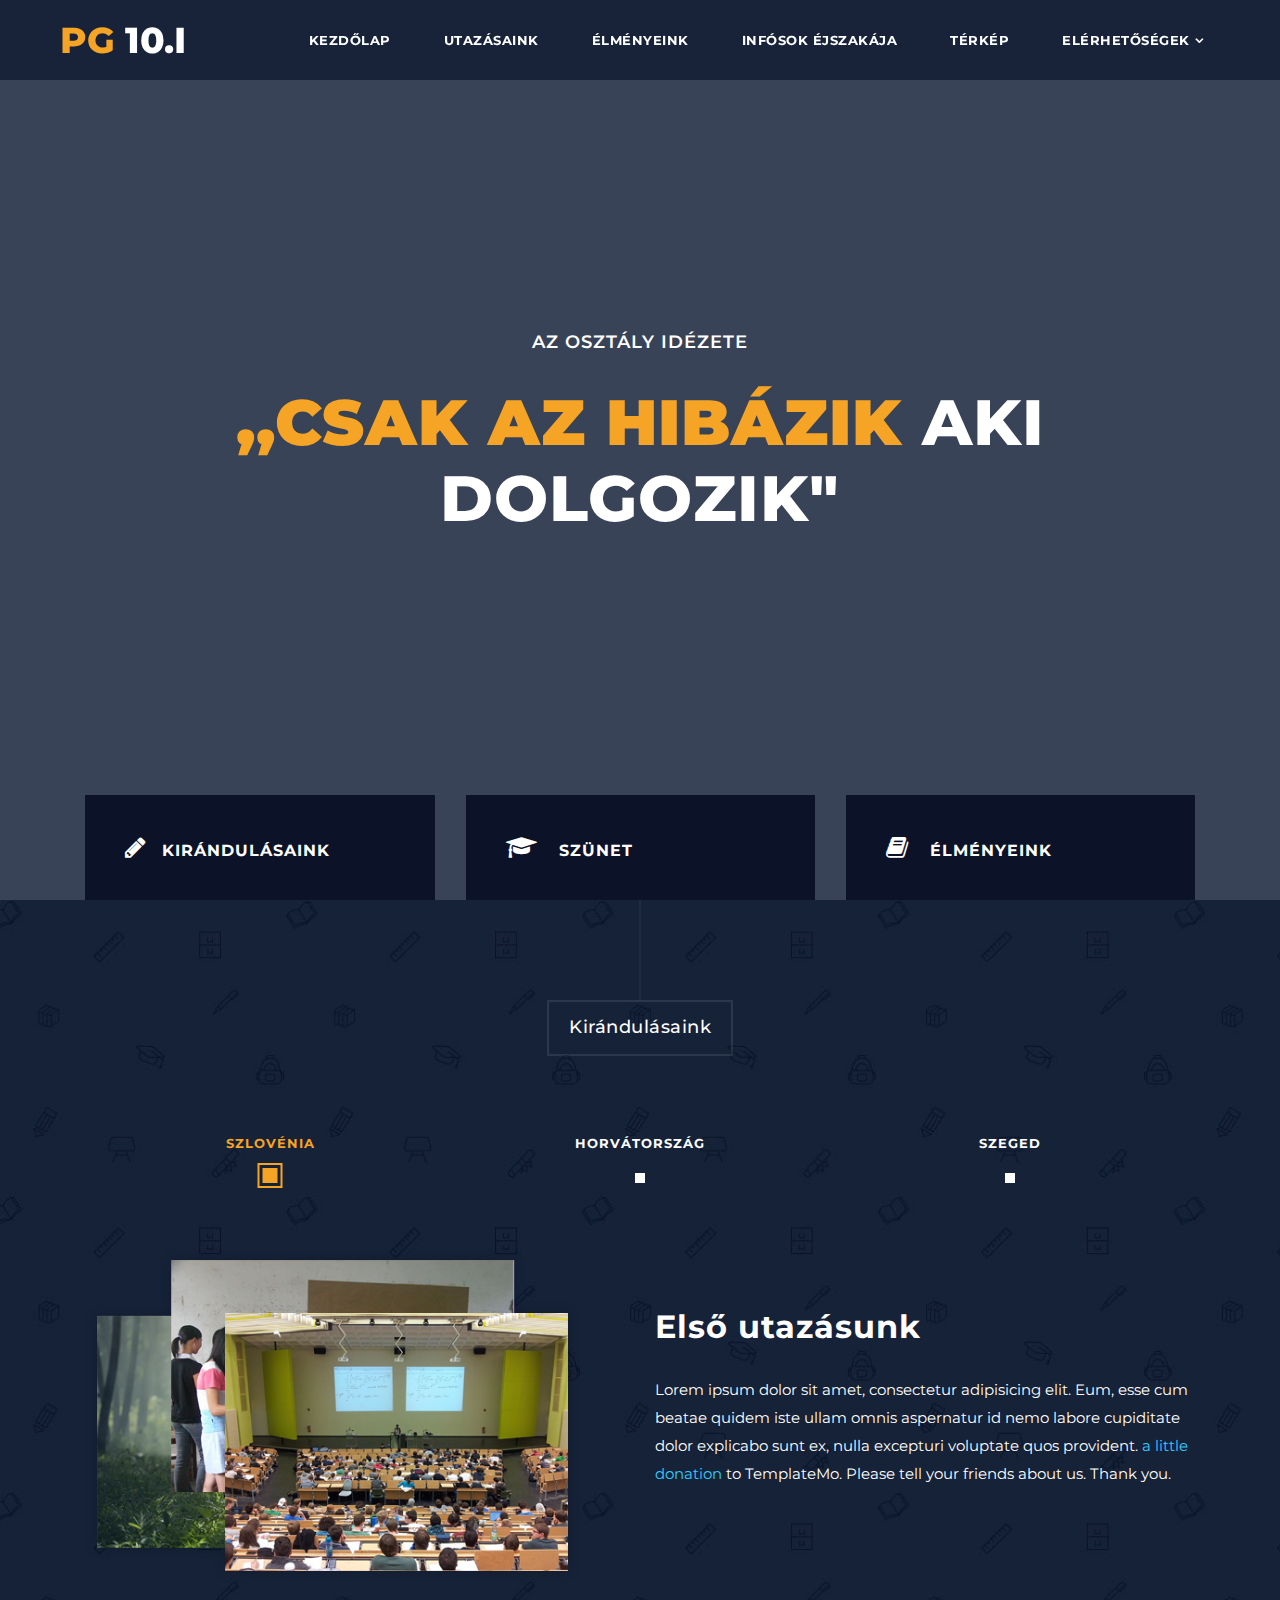
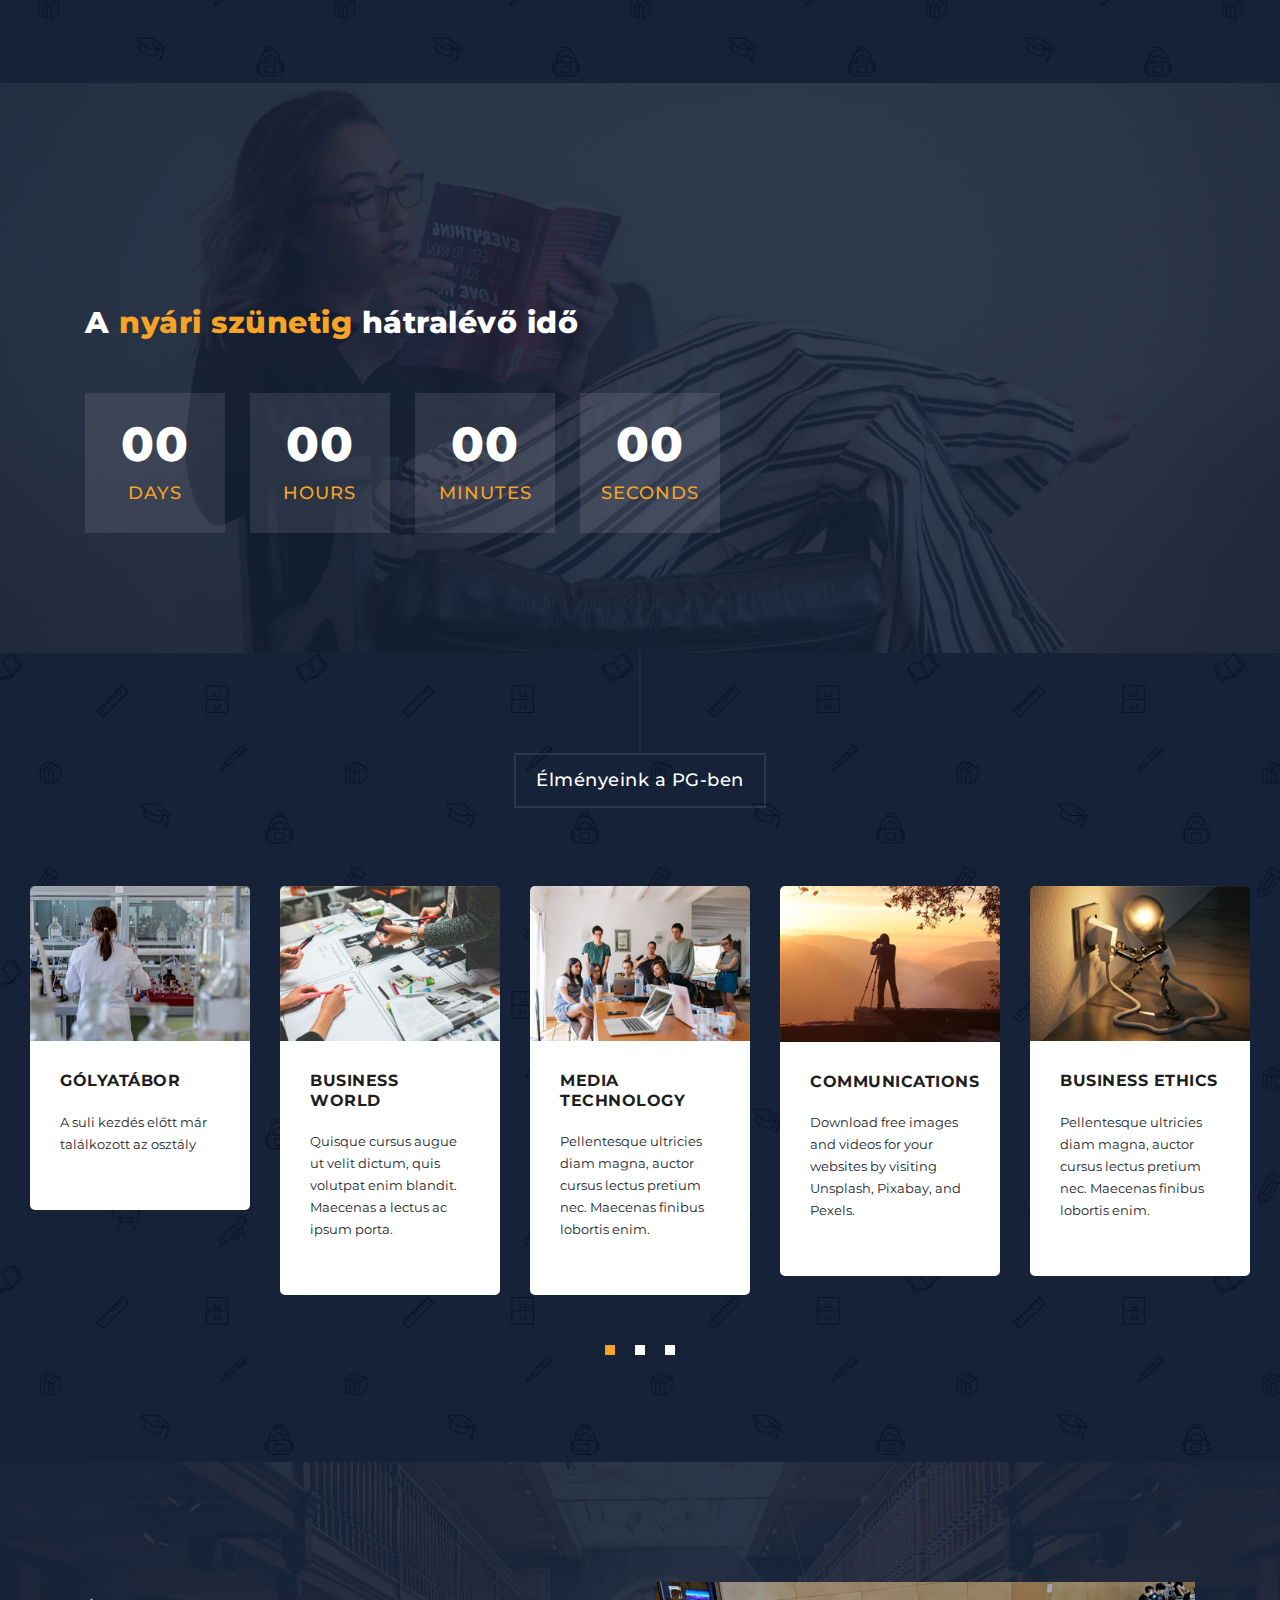
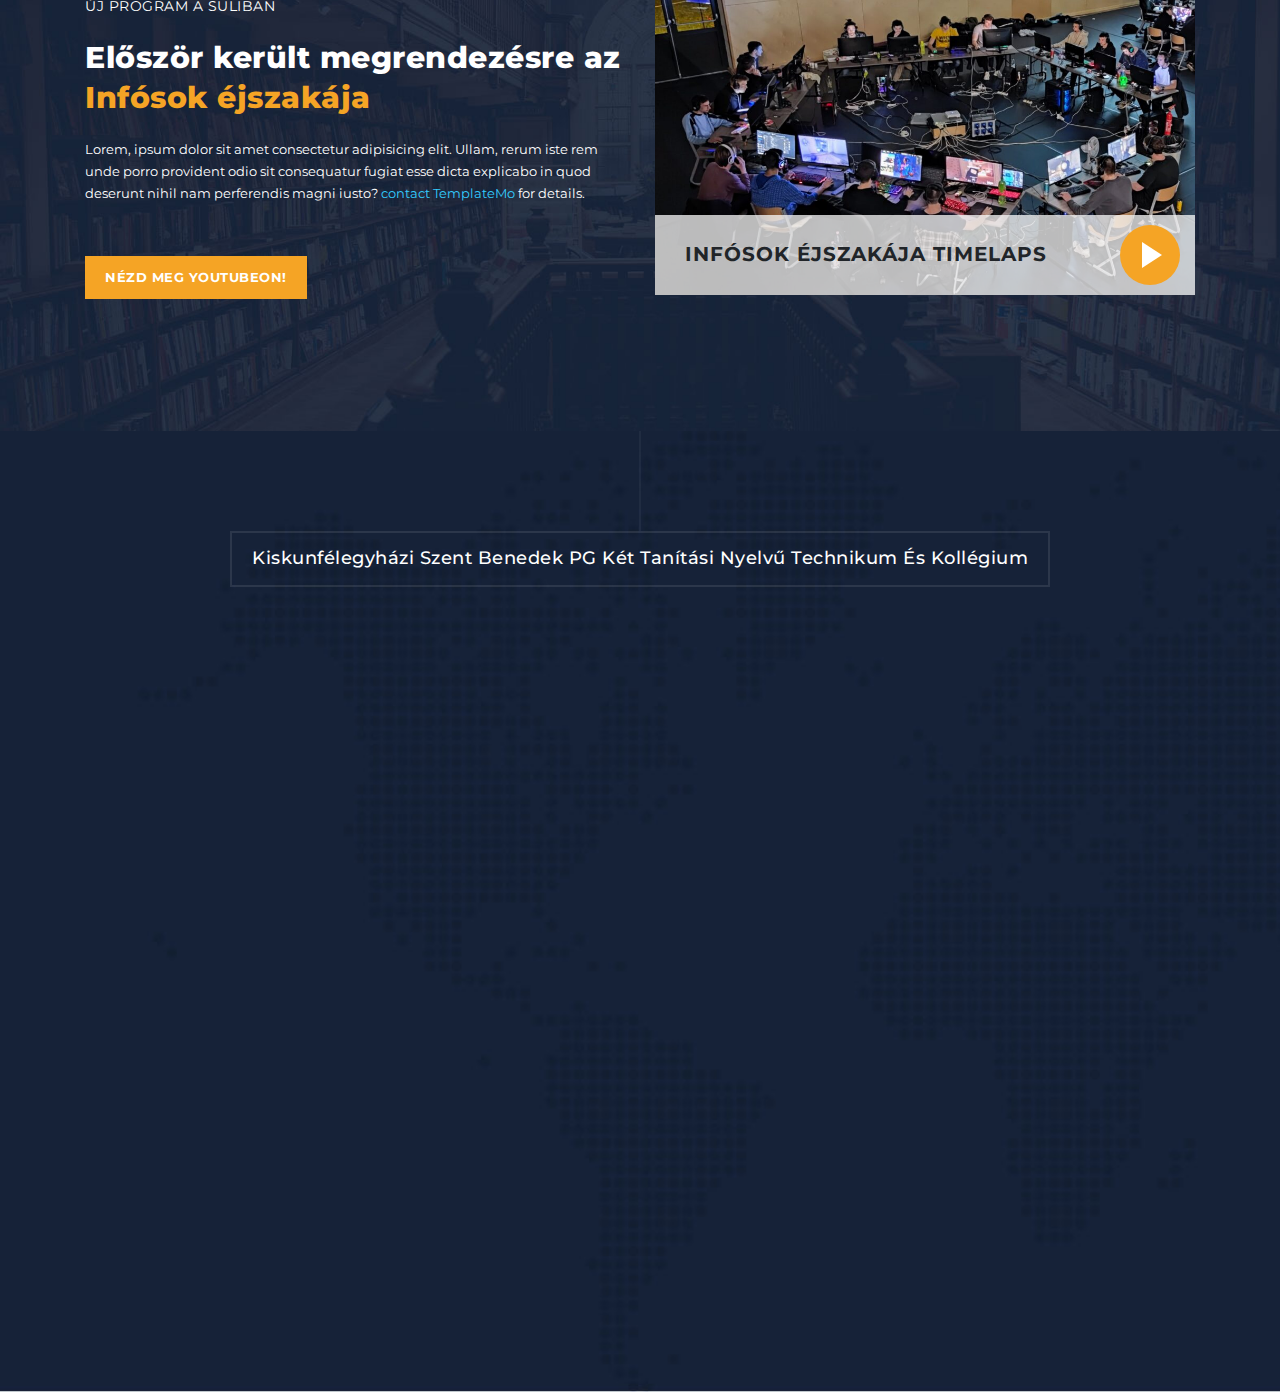
==== PSGOgli7 Projekt munka/index.html @ 0d7a1891 "3. óra" ====
<!DOCTYPE html>
<html lang="hu">

  <head>

    <meta charset="utf-8">
    <meta name="viewport" content="width=device-width, initial-scale=1, shrink-to-fit=no">
    <meta name="description" content="">
    <meta name="author" content="">
    <link href="https://fonts.googleapis.com/css?family=Montserrat:100,200,300,400,500,600,700,800,900" rel="stylesheet">

    <title>PG 10.I</title>
    <link href="vendor/bootstrap/css/bootstrap.min.css" rel="stylesheet">


    <link rel="stylesheet" href="assets/css/fontawesome.css">
    <link rel="stylesheet" href="assets/css/templatemo-grad-school.css">
    <link rel="stylesheet" href="assets/css/owl.css">
    <link rel="stylesheet" href="assets/css/lightbox.css">

  </head>

<body>

   
  <header class="main-header clearfix" role="header">
    <div class="logo">
      <a href="#"><em> PG </em> 10.I </a>
    </div>
    <a href="#menu" class="menu-link"><i class="fa fa-bars"></i></a>
    <nav id="menu" class="main-nav" role="navigation">
      <ul class="main-menu">
        <li><a href="#section1"> Kezdőlap </a></li>
        <li><a href="#section2">Utazásaink</a></li>
        <li><a href="#section4">Élményeink</a></li>
        <li><a href="#section5">Infósok éjszakája</a></li>
        <li><a href="#section6">Térkép</a></li>
         

        <li class="has-submenu"><a href="#section2">Elérhetőségek</a>
          <ul class="sub-menu">
            <li><a href="https://www.facebook.com/people/Kiskunf%C3%A9legyh%C3%A1zi-Szent-Benedek-PG-K%C3%A9t-Tan%C3%ADt%C3%A1si-Nyelv%C5%B1-Technikum-%C3%A9s-Koll/100032786691974/" target="_blank" rel="sponsored" class="external">Facebook</a></li>
            <li><a href="https://www.instagram.com/pg_kiskunfelegyhaza/" target="_blank" rel="sponsored" class="external">Instagram</a></li>
            <li><a href="https://www.youtube.com/channel/UCsHOTZXcaLiIPJ_sXhJW0zA" target="_blank" rel="sponsored" class="external">YouTube</a></li>
            <li><a href="https://szbi-pg.hu/index.php/hu/" target="_blank" rel="sponsored" class="external">A suli oldala</a></li>
          </ul>
        </li>
      </ul>
    </nav>
  </header>

  <section class="section main-banner" id="top" data-section="section1">
      <video autoplay muted loop id="bg-video">
          <source src="assets/images/course-video.mp4" type="video/mp4" />
      </video>

      <div class="video-overlay header-text">
          <div class="caption">
              <h6>Az osztály idézete</h6>
              <h2><em>,,Csak az hibázik </em>Aki dolgozik"</h2>
          </div>
      </div>
  </section>


  <section class="features">
    <div class="container">
      <div class="row">
        <div class="col-lg-4 col-12">
          <div class="features-post">
            <div class="features-content">
              <div class="content-show">
                <h4><i class="fa fa-pencil"></i>Kirándulásaink</h4>
              </div>
              <div class="content-hide">
                <p>Ezeken a helyeken járt az osztály eddig</p>
                <div class="scroll-to-section"><a href="#section2">Több</a></div>
            </div>
            </div>
          </div>
        </div>
        <div class="col-lg-4 col-12">
          <div class="features-post second-features">
            <div class="features-content">
              <div class="content-show">
                <h4><i class="fa fa-graduation-cap"></i> Szünet </h4>
              </div>
              <div class="content-hide">
                <p> Visszaszámláló a szünetig </p>
                <p class="hidden-sm">Curabitur id eros vehicula, tincidunt libero eu, lobortis mi. In mollis eros a posuere imperdiet.</p>
                <div class="scroll-to-section"><a href="#section3"> Részletek </a></div>
            </div>
            </div>
          </div>
        </div>
        <div class="col-lg-4 col-12">
          <div class="features-post third-features">
            <div class="features-content">
              <div class="content-show">
                <h4><i class="fa fa-book"></i> Élményeink </h4>
              </div>
              <div class="content-hide">
                <p> Eddig szerzett élményeink a suliban </p>
                <p class="hidden-sm">Curabitur id eros vehicula, tincidunt libero eu, lobortis mi. In mollis eros a posuere imperdiet.</p>
                <div class="scroll-to-section"><a href="#section4"> Mutasd </a></div>
            </div>
            </div>
          </div>
        </div>
      </div>
    </div>
  </section>

  <section class="section why-us" data-section="section2">
    <div class="container">
      <div class="row">
        <div class="col-md-12">
          <div class="section-heading">
            <h2>Kirándulásaink</h2>
          </div>
        </div>
        <div class="col-md-12">
          <div id='tabs'>
            <ul>
              <li><a href='#tabs-1'>Szlovénia</a></li>
              <li><a href='#tabs-2'>Horvátország</a></li>
              <li><a href='#tabs-3'>Szeged</a></li>
            </ul>
            <section class='tabs-content'>
              <article id='tabs-1'>
                <div class="row">
                  <div class="col-md-6">
                    <img src="assets/images/choose-us-image-01.png" alt="">
                  </div>
                  <div class="col-md-6">
                    <h4> Első utazásunk </h4>
                    <p> Lorem ipsum dolor sit amet, consectetur adipisicing elit. Eum, esse cum beatae quidem iste ullam omnis aspernatur id nemo labore cupiditate dolor explicabo sunt ex, nulla excepturi voluptate quos provident. <a href="https://paypal.me/templatemo" target="_parent" rel="sponsored">a little donation</a> to TemplateMo. Please tell your friends about us. Thank you.</p>
                  </div>
                </div>
              </article>
              <article id='tabs-2'>
                <div class="row">
                  <div class="col-md-6">
                    <img src="assets/images/choose-us-image-02.png" alt="">
                  </div>
                  <div class="col-md-6">
                    <h4> Második állomásunk </h4>
                    <p> Lorem ipsum dolor sit, amet consectetur adipisicing elit. Enim officiis natus quo eum vero impedit ut dolores tenetur! Non, delectus autem nulla reprehenderit aspernatur reiciendis amet distinctio id et voluptas! </p>
                  </div>
                </div>
              </article>
              <article id='tabs-3'>
                <div class="row">
                  <div class="col-md-6">
                    <img src="assets/images/choose-us-image-03.png" alt="">
                  </div>
                  <div class="col-md-6">
                    <h4> Első osztálykirándulásunk </h4>
                    <p> Lorem ipsum dolor sit amet, consectetur adipisicing elit. Commodi ducimus, vel nemo sit veritatis illo animi ex culpa magni obcaecati soluta iure nobis, perferendis nulla fugit temporibus velit? Vero, numquam? <a rel="nofollow" href="https://templatemo.com/contact" target="_parent">contact TemplateMo</a> now.</p>
                  </div>
                </div>
              </article>
            </section>
          </div>
        </div>
      </div>
    </div>
  </section>

  <section class="section coming-soon" data-section="section3">
    <div class="container">
      <div class="row">
        <div class="col-md-7 col-xs-12">
          <div class="continer centerIt">
            <div>
              <h4> A <em> nyári szünetig </em> hátralévő idő </h4>
              <div class="counter">

                <div class="days">
                  <div class="value">00</div>
                  <span>Days</span>
                </div>

                <div class="hours">
                  <div class="value">00</div>
                  <span>Hours</span>
                </div>

                <div class="minutes">
                  <div class="value">00</div>
                  <span>Minutes</span>
                </div>

                <div class="seconds">
                  <div class="value">00</div>
                  <span>Seconds</span>
                </div>

              </div>
            </div>
          </div>
        </div>                
        </div>
      </div>
    </div>
  </section>

  <section class="section courses" data-section="section4">
    <div class="container-fluid">
      <div class="row">
        <div class="col-md-12">
          <div class="section-heading">
            <h2> Élményeink a PG-ben </h2>
          </div>
        </div>
        <div class="owl-carousel owl-theme">
          <div class="item">
            <img src="assets/images/courses-01.jpg" alt="Course #1">
            <div class="down-content">
              <h4> Gólyatábor </h4>
              <p> A suli kezdés előtt már találkozott az osztály </p>
            </div>
          </div>
          <div class="item">
            <img src="assets/images/courses-02.jpg" alt="Course #2">
            <div class="down-content">
              <h4>Business World</h4>
              <p>Quisque cursus augue ut velit dictum, quis volutpat enim blandit. Maecenas a lectus ac ipsum porta.</p>
            </div>
          </div>
          <div class="item">
            <img src="assets/images/courses-03.jpg" alt="Course #3">
            <div class="down-content">
              <h4>Media Technology</h4>
              <p>Pellentesque ultricies diam magna, auctor cursus lectus pretium nec. Maecenas finibus lobortis enim.</p>
            </div>
          </div>
          <div class="item">
            <img src="assets/images/courses-04.jpg" alt="Course #4">
            <div class="down-content">
              <h4>Communications</h4>
              <p>Download free images and videos for your websites by visiting Unsplash, Pixabay, and Pexels.</p>
            </div>
          </div>
          <div class="item">
            <img src="assets/images/courses-05.jpg" alt="">
            <div class="down-content">
              <h4>Business Ethics</h4>
              <p>Pellentesque ultricies diam magna, auctor cursus lectus pretium nec. Maecenas finibus lobortis enim.</p>
            </div>
          </div>
          <div class="item">
            <img src="assets/images/courses-01.jpg" alt="">
            <div class="down-content">
              <h4>Photography</h4>
              <p>Quisque cursus augue ut velit dictum, quis volutpat enim blandit. Maecenas a lectus ac ipsum porta.</p>
            </div>
          </div>
          <div class="item">
            <img src="assets/images/courses-02.jpg" alt="">
            <div class="down-content">
              <h4>Web Development</h4>
              <p>Pellentesque ultricies diam magna, auctor cursus lectus pretium nec. Maecenas finibus lobortis enim.</p>
            </div>
          </div>
          <div class="item">
            <img src="assets/images/courses-03.jpg" alt="">
            <div class="down-content">
              <h4>Learn HTML CSS</h4>
              <p>You can get free images and videos for your websites by visiting Unsplash, Pixabay, and Pexels.</p>
            </div>
          </div>
          <div class="item">
            <img src="assets/images/courses-04.jpg" alt="">
            <div class="down-content">
              <h4>Social Media</h4>
              <p>Pellentesque ultricies diam magna, auctor cursus lectus pretium nec. Maecenas finibus lobortis enim.</p>
            </div>
          </div>
          <div class="item">
            <img src="assets/images/courses-05.jpg" alt="">
            <div class="down-content">
              <h4>Digital Arts</h4>
              <p>Quisque cursus augue ut velit dictum, quis volutpat enim blandit. Maecenas a lectus ac ipsum porta.</p>
            </div>
          </div>
          <div class="item">
            <img src="assets/images/courses-01.jpg" alt="">
            <div class="down-content">
              <h4>Media Streaming</h4>
              <p>Pellentesque ultricies diam magna, auctor cursus lectus pretium nec. Maecenas finibus lobortis enim.</p>
            </div>
          </div>
        </div>
      </div>
    </div>
  </section>
  

  <section class="section video" data-section="section5">
    <div class="container">
      <div class="row">
        <div class="col-md-6 align-self-center">
          <div class="left-content">
            <span>Új program a suliban</span>
            <h4> Először került megrendezésre az <em> Infósok éjszakája </em></h4>
            <p> Lorem, ipsum dolor sit amet consectetur adipisicing elit. Ullam, rerum iste rem unde porro provident odio sit consequatur fugiat esse dicta explicabo in quod deserunt nihil nam perferendis magni iusto? <a rel="nofollow" href="https://templatemo.com/contact" target="_parent">contact TemplateMo</a> for details.
            <br><br>
            <div class="main-button"><a rel="nofollow" href="https://www.youtube.com/watch?v=FFIyP0TOz_U" target="_parent">Nézd meg YouTubeon!</a></div>
          </div>
        </div>
        <div class="col-md-6">
          <article class="video-item">
            <div class="video-caption">
              <h4>Infósok éjszakája timelaps</h4>
            </div>
            <figure>
              <a href="https://www.youtube.com/watch?v=FFIyP0TOz_U" class="play"><img src="Infósok éjszakája indexkép.jpg"></a>
            </figure>
          </article>
        </div>
      </div>
    </div>
  </section>

  <section class="section contact" data-section="section6">
    <div class="container">
      <div class="row">
        <div class="col-md-12">
          <div class="section-heading">
            <h2> Kiskunfélegyházi Szent Benedek PG Két Tanítási Nyelvű Technikum És Kollégium </h2>
          </div>
        </div>
        <div class="col-md-12">
          <div id="map">
            <iframe src="https://www.google.com/maps/embed?pb=!1m18!1m12!1m3!1d2735.849678820362!2d19.837159515797957!3d46.708700257561716!2m3!1f0!2f0!3f0!3m2!1i1024!2i768!4f13.1!3m3!1m2!1s0x4743ebbc735ee1d5%3A0xd9ad7774323565eb!2zS2lza3VuZsOpbGVneWjDoXppIFN6ZW50IEJlbmVkZWsgUEcgS8OpdCBUYW7DrXTDoXNpIE55ZWx2xbEgVGVjaG5pa3VtIMOpcyBLb2xsw6lnaXVt!5e0!3m2!1shu!2shu!4v1669796172764!5m2!1shu!2shu" width="100%" height="600px" frameborder="0" style="border:0" allowfullscreen></iframe>
          </div>
        </div>
      </div>
    </div>
  </section>

  <footer>
    <div class="container">
      <div class="row">
        <div class="col-md-12"> 
        </div>
      </div>
    </div>
  </footer>

    <script src="vendor/jquery/jquery.min.js"></script>
    <script src="vendor/bootstrap/js/bootstrap.bundle.min.js"></script>

    <script src="assets/js/isotope.min.js"></script>
    <script src="assets/js/owl-carousel.js"></script>
    <script src="assets/js/lightbox.js"></script>
    <script src="assets/js/tabs.js"></script>
    <script src="assets/js/video.js"></script>
    <script src="assets/js/slick-slider.js"></script>
    <script src="assets/js/custom.js"></script>
    <script>

        $('.nav li:first').addClass('active');

        var showSection = function showSection(section, isAnimate) {
          var
          direction = section.replace(/#/, ''),
          reqSection = $('.section').filter('[data-section="' + direction + '"]'),
          reqSectionPos = reqSection.offset().top - 0;

          if (isAnimate) {
            $('body, html').animate({
              scrollTop: reqSectionPos },
            800);
          } else {
            $('body, html').scrollTop(reqSectionPos);
          }

        };

        var checkSection = function checkSection() {
          $('.section').each(function () {
            var
            $this = $(this),
            topEdge = $this.offset().top - 80,
            bottomEdge = topEdge + $this.height(),
            wScroll = $(window).scrollTop();
            if (topEdge < wScroll && bottomEdge > wScroll) {
              var
              currentId = $this.data('section'),
              reqLink = $('a').filter('[href*=\\#' + currentId + ']');
              reqLink.closest('li').addClass('active').
              siblings().removeClass('active');
            }
          });
        };

        $('.main-menu, .scroll-to-section').on('click', 'a', function (e) {
          if($(e.target).hasClass('external')) {
            return;
          }
          e.preventDefault();
          $('#menu').removeClass('active');
          showSection($(this).attr('href'), true);
        });

        $(window).scroll(function () {
          checkSection();
        });
    </script>
</body>
</html>
---- PSGOgli7 Projekt munka/assets/css/templatemo-grad-school.css ----
@import url(fontawesome.css);
@import url("<link href="https://fonts.googleapis.com/css?family=Montserrat:100,200,300,400,500,600,700,800,900" rel="stylesheet">");
body {
    font-family: 'Montserrat', sans-serif;
}

a {
	color: #3CF;
    text-decoration: none;
}

a:hover {
	color: #FC3;
    text-decoration: none;
}

ul {
    padding: 0px;
    margin: 0px;
    list-style: none;
}

p {
    font-size: 13px;
    line-height: 22px;
}


.section-heading {
    text-align: center;
    margin-bottom: 70px;
}

.section-heading h2:before {
    width: 1px;
    height: 100px;
    background-color: rgba(250,250,250,0.1);
    position: absolute;
    top: -102px;
    content: '';
    left: 50%;
    transform: translate(-50%);
}

.section-heading h2 {
    margin-top: 100px;
    position: relative;
    font-size: 18px;
    font-weight: 500;
    color: #fff;
    letter-spacing: 0.5px;
    display: inline-block;
    padding: 15px 20px;
    border: 2px solid rgba(250,250,250,0.1);
}



.main-button a {
    background-color: #f5a425;
    color: #fff;
    font-size: 13px;
    text-transform: uppercase;
    letter-spacing: 0.5px;
    font-weight: 700;
    padding: 12px 20px;
    display: inline-block;
    outline: none;
}

a.menu-link { display: none; }

@media screen and (max-width: 950px) {
  a.menu-link {
    float: right;
    display: block;
    font-size: 36px;
    color: #fff;
    padding-right: 30px;
    padding-top: 15px;
  }
  nav[role="navigation"] {
    clear: both;
    -webkit-transition: all 0.3s ease-out;
    -moz-transition: all 0.3s ease-out;
    -ms-transition: all 0.3s ease-out;
    -o-transition: all 0.3s ease-out;
    transition: all 0.3s ease-out;
  }
  .js nav[role="navigation"] {
    overflow: hidden;
    max-height: 0;
  }
  nav[role="navigation"].active {
    max-height: 20em;
    height: 20em;
    overflow-y: scroll;
  }
  nav[role="navigation"] ul {
    top: 0;
    width: 100%;
    position: relative;
    margin: 0;
    padding: 0;
    border-top: 1px solid rgba(250,250,250,0.25);
    background-color: rgba(22,34,57,0.99);
  }
  nav[role="navigation"] li a {
    display: block;
    padding: 15px 0px;
    border-bottom: 1px solid rgba(250,250,250,0.25);
    text-align: center;
    color: #fff;
    font-size: 13px;
    text-transform: uppercase;
    font-weight: 700;
    line-height: 1.5;
  }
  nav[role="navigation"] li:hover a,
  nav[role="navigation"] li.active a {
      color: #f5a425;
  }
  
  @media screen and (min-width: 951px) {
    .js nav[role="navigation"] {
      max-height: none;
    }

    nav[role="navigation"] li {
      display: inline-block;
      margin: 0 0.25em;
    }
    nav[role="navigation"] li a {
      border: 0;
    }
  }
}



@media screen and (max-width: 1050px) {
  .main-header .logo {
      padding-left: 30px!important;
  }

  .main-menu {
      padding-right: 30px!important;
  }

  .main-menu li {
      margin-left: 5px!important;
  }
}

.main-header {
    background-color: rgba(22,34,57,0.95);
    height: 80px;
    position: fixed;
    z-index: 12;
    width: 100%;
    top: 0;
}

.main-header .logo {
    float: left;
    line-height: 80px;
    padding-left: 60px;
}

.main-header .logo a {
    font-size: 36px;
    text-transform: uppercase;
    font-weight: 800;
    color: #fff;
}
.main-header .logo a em {
    font-style: normal;
    color: #f5a425;
}

.main-menu {
    float: right;
    padding-right: 60px;
}

.main-menu li {
    display: inline-block;
    line-height: 79px;
    margin-left: 15px;
    position: relative;
}

.main-menu li:first-child {
    margin-left: 0px;
}

.main-menu li a {
    padding: 10px 15px;
    font-size: 13px;
    text-transform: uppercase;
    letter-spacing: 0.5px;
    font-weight: 700;
    color: #fff;
    border: 2px solid transparent;
    transition: all 0.5s;
}

.main-menu li.has-submenu a:after {
    content: '\f107';
    font-family: "FontAwesome";
    margin-left: 5px;
}

.main-menu li.has-submenu ul li a:after {
    display: none;
}

.main-menu li .sub-menu {
    position: absolute;
    width: 160px;
    background-color: #18233a;
    opacity: 0;
    visibility: hidden;
    transition: all 0.5s;
}

.main-menu li:hover .sub-menu {
    opacity: 1;
    visibility: visible;
}

.main-menu li .sub-menu li {
    display: block;
    line-height: 20px;
    margin-left: 0px;
    margin-bottom: 15px;
    padding-bottom: 15px;
    border-bottom: 1px solid #121b2f;
}

.main-menu li .sub-menu li:first-child {
    padding-top: 15px;
}

.main-menu li .sub-menu li:last-child {
    margin-bottom: 0px;
    border-bottom: none;
}

.main-menu li .sub-menu li a {
    font-size: 12px;
    font-weight: 500;
    padding: 0px 15px;
    letter-spacing: 0.5px;
    border: none;
    transition: all 0.5s;
}

.main-menu li .sub-menu li a:hover {
    color: #f5a425;
    border: none;
}

.main-nav li:hover a,
.main-nav li.active a {
    border: 2px solid #f5a425;
}

@media (max-width: 950px) {
  .main-nav li:hover a,
  .main-nav li.active a {
    border: 2px solid transparent;
    border-bottom: 1px solid rgba(250,250,250,0.25);
  }
}




.main-banner {
  position: relative;
  max-height: 100%;
  overflow: hidden;
  margin-bottom: -7px;
}

#bg-video {
    min-width: 100%;
    min-height: 100vh;
    max-width: 100%;
    max-height: 100vh;
    object-fit: cover;
    z-index: -1;
}

#bg-video::-webkit-media-controls {
    display: none !important;
}

.video-overlay {
    position: absolute;
    background-color: rgba(22,34,57,0.85);
    top: 0;
    left: 0;
    bottom: 7px;
    width: 100%;
}

.main-banner .caption {
  text-align: center;
  position: absolute;
  width: 80%;
  left: 50%;
  top: 50%;
  transform: translate(-50%,-50%);
}

.main-banner .caption h6 {
  margin-top: 0px;
  font-size: 18px;
  text-transform: uppercase;
  font-weight: 600;
  color: #fff;
  letter-spacing: 1px;
}

.main-banner .caption h2 {
  margin-top: 30px;
  margin-bottom: 30px;
  font-size: 64px;
  text-transform: uppercase;
  font-weight: 800;
  color: #fff;
  letter-spacing: 1px;
}

.main-banner .caption h2 em {
  font-style: normal;
  color: #f5a425;
  font-weight: 900;
}

@media screen and (max-width: 1180px) {

  .main-banner .caption h6 {
    font-weight: 500;
  }

  .main-banner .caption h2 {
    font-size: 58px;
  }

}
@media screen and (max-width: 767px) {

  .main-banner .caption h6 {
    font-weight: 500;
  }

  .main-banner .caption h2 {
    font-size: 36px;
  }

}




section.features .col-4 {
    padding-left: 0px;
    padding-right: 0px;
}

.features-post {
  position: relative;
  margin-bottom: 0px;
}

.features-thumb {
  overflow: hidden;
  position: relative;
}

.features-thumb img {
  width: 100%;
}

.features-content {
  position: absolute;
  bottom: 0;
  left: 0;
  width: 100%;
  background-color: #0c1228;
  color: #fff;
  padding: 40px;
}

.features-content:hover {
    background-color: #f5a425;
    box-shadow: 0px 0px 30px rgba(0,0,0,0.5);
}

.features-content h4 {
    font-size: 16px;
    text-transform: uppercase;
    font-weight: 700;
    color: #fff;
    letter-spacing: 1px;
    margin-bottom: 0px;
}

.features-content h4 i {
    margin-right: 15px;
    font-size: 24px;
}

.features-content p {
    margin-bottom: 0px;
}

.features-content a {
  margin-top: 15px;
  display: inline-block;
  text-transform: uppercase;
  color: #fff;
  letter-spacing: 0.5px;
  font-weight: 700;
  font-size: 14px;
  border-bottom: 2px solid #fff;
}

.features-content p.hidden-sm {
  display: none;
}

.second-features,
.third-features {
    border-left: 1px solid rgba(250,250,250,0.1);
}

.content-hide {
  margin-top: 15px;
  display: none;
}

.content-hide p {
  color: #fff;
}

@media screen and (max-width: 767px) {

  .features-content {
    padding: 15px;
  }
  .features-content h4 i {
    display: block;
    margin-bottom: 10px;
  }
  .features-content h4 {
    font-size: 14px;
  }
  .features-content p {
    display: none;
  }
  .features-content p.hidden-sm {
    display: block;
  }
  .features-content a {
    letter-spacing: 0px;
    font-size: 13px;
    font-weight: 600;
  }

}




section.why-us {
    background-image: url(../images/choosing-bg.jpg);
    background-color: #172238;
    background-repeat: no-repeat;
    background-size: cover;
    padding-bottom: 100px;
}

#tabs {
  text-align: center;
}
#tabs ul {
  margin: 0;
  padding: 0;
  -webkit-column-count: 3;
  -moz-column-count: 3;
  column-count: 3;
  -webkit-column-gap: 0;
  -moz-column-gap: 0;
  column-gap: 0;
}
#tabs ul::after {
  clear: both;
  content: "";
  display: table;
}
#tabs ul li {
  display: block;
  font-weight: 400;
  font-size: 1.2em;
  letter-spacing: 1px;
  text-align: center;
}
#tabs ul li a {
  display: block;
  font-size: 13px;
  font-weight: 700;
  letter-spacing: 1px;
  cursor: pointer;
  outline: 0;
  padding-bottom: 30px;
  color: #fff;
  text-decoration: none;
  text-transform: uppercase;
  position: relative;
}
#tabs ul li a:after {
    transition: all 0.3s;
    width: 10px;
    height: 10px;
    background-color: #fff;
    content: '';
    position: absolute;
    left: 50%;
    transform: translate(-50%);
    bottom: 0;
}
#tabs ul li a:before {
    transition: all 0.3s;
    width: 25px;
    height: 25px;
    border: 2px solid transparent;
    background-color: transparent;
    content: '';
    position: absolute;
    left: 50%;
    transform: translate(-50%);
    bottom: -5px;
}
#tabs ul li span {
  display: block;
  margin-bottom: 0.75em;
}
#tabs ul .ui-tabs-active {
}
#tabs ul .ui-tabs-active a {
  color: #f5a425;
}
#tabs ul .ui-tabs-active a:after {
  background-color: #f5a425;
  width: 15px;
  height: 15px;
}
#tabs ul .ui-tabs-active a:before {
  border-color: #f5a425;
}
#tabs h4 {
    margin-top: 60px;
    font-size: 32px;
    font-weight: 700;
    letter-spacing: 1px;
    color: #fff;
    margin-bottom: 30px;
}

#tabs p {
    color: #fff;
    font-size: 15px;
    line-height: 28px;
}

.tabs-content {
    margin-top: 60px;
    text-align: left;
}

@media screen and (max-width: 767px) {
  
  .tabs-content {
      text-align: center;
  }

}

.tabs-content img {
    width: 100%;
    overflow: hidden;
    padding-right: 45px;
}

@media screen and (max-width: 767px) {

  .tabs-content img {
      padding-right: 0px;
  }

}



section.coming-soon {
    background-image: url(../images/coming-soon-bg.jpg);
    background-repeat: no-repeat;
    background-size: cover;
    background-color: #172238;
    padding: 120px 0px;
}

section.coming-soon .continer .counter div {
  display: inline-block;
}
section.coming-soon .continer h4 {
    margin-top: 100px;
    font-size: 30px;
    color: #fff;
    font-weight: 800;
    letter-spacing: 0.5px;
    line-height: 40px;
    margin-bottom: 50px;
}
section.coming-soon .continer h4 em {
    font-style: normal;
    color: #f5a425;
}

@media screen and (max-width: 767px) {

  section.coming-soon .continer h4 {
    text-align: center;
  }

}

section.coming-soon .continer .counter .days,
section.coming-soon .continer .counter .hours,
section.coming-soon .continer .counter .minutes,
section.coming-soon .continer .counter .seconds {
  width: 22%;
  height: 140px;
  float: left;
  text-align: center;
  font-size: 48px;
  font-weight: 800;
  letter-spacing: 1px;
  color: #fff;
  background-color: rgba(250,250,250,0.1);
}
@media screen and (max-width: 992px) {

  section.coming-soon .continer .counter .days,
  section.coming-soon .continer .counter .hours,
  section.coming-soon .continer .counter .minutes,
  section.coming-soon .continer .counter .seconds {
    font-size: 26px;
  }

  section.coming-soon .continer .counter .days .value,
  section.coming-soon .continer .counter .hours .value,
  section.coming-soon .continer .counter .minutes .value,
  section.coming-soon .continer .counter .seconds .value {
      margin-top: 40px!important;
  }

  section.coming-soon .continer .counter span {
      font-size: 14px!important;
  }

}
section.coming-soon .continer .counter .days,
section.coming-soon .continer .counter .hours,
section.coming-soon .continer .counter .minutes {
    margin-right: 4%;
}
section.coming-soon .continer .counter .days .value,
section.coming-soon .continer .counter .hours .value,
section.coming-soon .continer .counter .minutes .value,
section.coming-soon .continer .counter .seconds .value {
    margin-top: 15px;
    display: block;
    width: 100%;
}

section.coming-soon .continer .counter span {
    font-size: 18px;
    text-transform: uppercase;
    color: #f5a425;
    font-weight: 500;
    letter-spacing: 1px;
    margin-top: 0px;
    display: block;
}

section.coming-soon .right-content {
    margin-left: 30px;
}

@media screen and (max-width: 767px) {

  section.coming-soon .right-content {
      margin-top: 60px;
      margin-left: 0px;
  }

}

section.coming-soon .top-content {
    margin-bottom: -8px;
}

section.coming-soon .top-content h6 {
    font-size: 14px;
    color: #fff;
    background-color: rgba(250,250,250,0.2);
    padding: 40px;
    text-align: center;
    line-height: 24px;
}

section.coming-soon .top-content h6 em {
    font-style: normal;
    font-weight: 600;
}

section.coming-soon form {
    background-color: rgba(250,250,250,0.1);
    padding: 60px 40px;
    width: 100%;
    text-align: center;
}

section.coming-soon form input {
    width: 100%;
    height: 40px;
    background-color: rgba(250,250,250,0.1);
    border-radius: 0px;
    border: none;
    outline: none;
    color: #fff;
    font-size: 13px;
    margin-bottom: 20px;
    letter-spacing: 0.5px;
}

section.coming-soon form input:focus {
    outline: none;
    border: none;
    box-shadow: none;
    color: #fff;
    background-color: rgba(250,250,250,0.1);
}

section.coming-soon form::placeholder { color: #fff }
section.coming-soon form input::placeholder { color: #fff; }
section.coming-soon form input::placeholder { color: #fff; }

section.coming-soon form button {
    margin-top: 10px;
    background-color: #f5a425;
    color: #fff;
    font-size: 13px;
    text-transform: uppercase;
    letter-spacing: 0.5px;
    font-weight: 700;
    padding: 12px 20px;
    display: inline-block;
    outline: none;
    box-shadow: none;
    border: none;
}





section.courses {
    background-image: url(../images/choosing-bg.jpg);
    background-repeat: no-repeat;
    background-size: cover;
    background-color: #172238;
    padding-bottom: 100px;
    padding: 0px 30px 100px 30px;
}

section.courses .item img {
    border-top-right-radius: 5px;
    border-top-left-radius: 5px;
}

section.courses .item .down-content {
    padding: 30px;
    background-color: #fff;
    border-bottom-right-radius: 5px;
    border-bottom-left-radius: 5px;
}

section.courses .item .down-content h4 {
    font-size: 16px;
    text-transform: uppercase;
    color: #1e1e1e;
    letter-spacing: 0.5px;
    font-weight: 700;
    margin-top: 0px;
    margin-bottom: 20px;
}

section.courses .item .down-content p {
    margin-bottom: 25px;
}

section.courses .item .down-content img {
    width: 40px;
    border: 2px solid #f5a425;
    border-radius: 50%;
    text-align: left;
    display: inline-block;
}

section.courses .item .down-content .text-button-pay {
    float: right;
    display: inline-block;
    margin-top: -30px;
}

section.courses .item .down-content .text-button-pay a {
    color: #f5a425;
    font-size: 13px;
}

section.courses .item .down-content .text-button-free {
    float: right;
    display: inline-block;
    margin-top: -30px;
}

section.courses .item .down-content .text-button-free a {
    color: #7a7a7a;
    font-size: 13px;
}

section.courses .owl-carousel .owl-nav {
    display: none;
}

section.courses .owl-carousel .owl-dots {
    text-align: center;
}

section.courses .owl-carousel button.owl-dot {
    width: 10px;
    height: 10px;
    background-color: #fff;
    margin: 50px 10px 0px 10px;
    outline: none;
}
section.courses .owl-carousel button.active {
    background-color: #f5a425;
}







section.video {
    background-image: url(../images/video-bg.jpg);
    background-repeat: no-repeat;
    background-size: cover;
    background-color: #172238;
    padding: 120px 0px;
}

section.video .left-content {
  color: #fff;
}

section.video .left-content span {
  text-transform: uppercase;
  font-size: 14px;
  letter-spacing: 0.5px;
}

section.video .left-content h4 {
    margin-top: 20px;
    font-size: 30px;
    color: #fff;
    font-weight: 800;
    letter-spacing: 0.5px;
    line-height: 40px;
    margin-bottom: 20px;
}
section.video .left-content h4 em {
    font-style: normal;
    color: #f5a425;
}

section.video .left-content .main-button {
  margin-top: 30px;
}

.video-item {
  position: relative;
  width: 100%;
  max-width: 600px;
  margin: 0px auto 0;
}

@media screen and (max-width: 767px) {

  section.video .left-content {
    margin-bottom: 45px;
  }

  section.video .first-item .first-content h4,
  section.video .second-item .second-content h4 {
    text-align: center;
  }

}

.video-item figure {
  position: relative;
  width: 100%;
  font-size: 0;
}
.video-item figure img {
  width: 100%;
}
.video-item figure a:before {
  content: '';
  position: absolute;
  bottom: 10px;
  right: 15px;
  width: 60px;
  height: 60px;
  margin-top: -32.5px;
  margin-left: -32.5px;
  border-radius: 50%;
  background-color: #f5a425;
  z-index: 10;
}
.video-item figure a:after {
  content: '';
  position: absolute;
  bottom: 27.5px;
  right: 20px;
  margin-top: -12.5px;
  margin-left: -7px;
  border: solid 13px transparent;
  border-left: solid 20px;
  border-left-color: #fff;
  z-index: 10;
}
.video-item figure a:hover:before {
  background-color: #f5a425;
}

.video-item .video-caption {
    position: absolute;
    z-index: 10;
    background-color: rgba(250,250,250,0.75);
    height: 80px;
    width: 100%;
    padding: 27px 30px;
    bottom: 0;
}

.video-item .video-caption h4 {
    font-size: 20px;
    text-transform: uppercase;
    font-weight: 700;
    letter-spacing: 1px;
}


.mfp-bg {
  top: 0;
  left: 0;
  width: 100%;
  height: 100%;
  z-index: 1042;
  overflow: hidden;
  position: fixed;
  background: #0b0b0b;
  opacity: 0.8;
}

.mfp-wrap {
  top: 0;
  left: 0;
  width: 100%;
  height: 100%;
  z-index: 1043;
  position: fixed;
  outline: none !important;
  -webkit-backface-visibility: hidden;
}

.mfp-container {
  text-align: center;
  position: absolute;
  width: 100%;
  height: 100%;
  left: 0;
  top: 0;
  padding: 0 8px;
  box-sizing: border-box;
}

.mfp-container:before {
  content: '';
  display: inline-block;
  height: 100%;
  vertical-align: middle;
}

.mfp-align-top .mfp-container:before {
  display: none;
}

.mfp-content {
  position: relative;
  display: inline-block;
  vertical-align: middle;
  margin: 0 auto;
  text-align: left;
  z-index: 1045;
}

.mfp-inline-holder .mfp-content,
.mfp-ajax-holder .mfp-content {
  width: 100%;
  cursor: auto;
}

.mfp-ajax-cur {
  cursor: progress;
}

.mfp-zoom-out-cur, .mfp-zoom-out-cur .mfp-image-holder .mfp-close {
  cursor: -moz-zoom-out;
  cursor: -webkit-zoom-out;
  cursor: zoom-out;
}

.mfp-zoom {
  cursor: pointer;
  cursor: -webkit-zoom-in;
  cursor: -moz-zoom-in;
  cursor: zoom-in;
}

.mfp-auto-cursor .mfp-content {
  cursor: auto;
}

.mfp-close,
.mfp-arrow,
.mfp-preloader,
.mfp-counter {
  -webkit-user-select: none;
  -moz-user-select: none;
  user-select: none;
}

.mfp-loading.mfp-figure {
  display: none;
}

.mfp-hide {
  display: none !important;
}

.mfp-preloader {
  color: #CCC;
  position: absolute;
  top: 50%;
  width: auto;
  text-align: center;
  margin-top: -0.8em;
  left: 8px;
  right: 8px;
  z-index: 1044;
}

.mfp-preloader a {
  color: #CCC;
}

.mfp-preloader a:hover {
  color: #FFF;
}

.mfp-s-ready .mfp-preloader {
  display: none;
}

.mfp-s-error .mfp-content {
  display: none;
}

button.mfp-close,
button.mfp-arrow {
  overflow: visible;
  cursor: pointer;
  background: transparent;
  border: 0;
  -webkit-appearance: none;
  display: block;
  outline: none;
  padding: 0;
  z-index: 1046;
  box-shadow: none;
  touch-action: manipulation;
}

button::-moz-focus-inner {
  padding: 0;
  border: 0;
}

.mfp-close {
  width: 44px;
  height: 44px;
  line-height: 44px;
  position: absolute;
  right: 0;
  top: 0;
  text-decoration: none;
  text-align: center;
  opacity: 0.65;
  padding: 0 0 18px 10px;
  color: #FFF;
  font-style: normal;
  font-size: 28px;
  font-family: Arial, Baskerville, monospace;
}

.mfp-close:hover,
.mfp-close:focus {
  opacity: 1;
}

.mfp-close:active {
  top: 1px;
}

.mfp-close-btn-in .mfp-close {
  color: #333;
}

.mfp-image-holder .mfp-close,
.mfp-iframe-holder .mfp-close {
  color: #FFF;
  right: -6px;
  text-align: right;
  padding-right: 6px;
  width: 100%;
}

.mfp-counter {
  position: absolute;
  top: 0;
  right: 0;
  color: #CCC;
  font-size: 12px;
  line-height: 18px;
  white-space: nowrap;
}

.mfp-arrow {
  position: absolute;
  opacity: 0.65;
  margin: 0;
  top: 50%;
  margin-top: -55px;
  padding: 0;
  width: 90px;
  height: 110px;
  -webkit-tap-highlight-color: transparent;
}

.mfp-arrow:active {
  margin-top: -54px;
}

.mfp-arrow:hover,
.mfp-arrow:focus {
  opacity: 1;
}

.mfp-arrow:before,
.mfp-arrow:after {
  content: '';
  display: block;
  width: 0;
  height: 0;
  position: absolute;
  left: 0;
  top: 0;
  margin-top: 35px;
  margin-left: 35px;
  border: medium inset transparent;
}

.mfp-arrow:after {
  border-top-width: 13px;
  border-bottom-width: 13px;
  top: 8px;
}

.mfp-arrow:before {
  border-top-width: 21px;
  border-bottom-width: 21px;
  opacity: 0.7;
}

.mfp-arrow-left {
  left: 0;
}

.mfp-arrow-left:after {
  border-right: 17px solid #FFF;
  margin-left: 31px;
}

.mfp-arrow-left:before {
  margin-left: 25px;
  border-right: 27px solid #3F3F3F;
}

.mfp-arrow-right {
  right: 0;
}

.mfp-arrow-right:after {
  border-left: 17px solid #FFF;
  margin-left: 39px;
}

.mfp-arrow-right:before {
  border-left: 27px solid #3F3F3F;
}

.mfp-iframe-holder {
  padding-top: 40px;
  padding-bottom: 40px;
}

.mfp-iframe-holder .mfp-content {
  line-height: 0;
  width: 100%;
  max-width: 900px;
}

.mfp-iframe-holder .mfp-close {
  top: -40px;
}

.mfp-iframe-scaler {
  width: 100%;
  height: 0;
  overflow: hidden;
  padding-top: 56.25%;
}

.mfp-iframe-scaler iframe {
  position: absolute;
  display: block;
  top: 0;
  left: 0;
  width: 100%;
  height: 100%;
  box-shadow: 0 0 8px rgba(0, 0, 0, 0.6);
  background: #000;
}


img.mfp-img {
  width: auto;
  max-width: 100%;
  height: auto;
  display: block;
  line-height: 0;
  box-sizing: border-box;
  padding: 40px 0 40px;
  margin: 0 auto;
}


.mfp-figure {
  line-height: 0;
}

.mfp-figure:after {
  content: '';
  position: absolute;
  left: 0;
  top: 40px;
  bottom: 40px;
  display: block;
  right: 0;
  width: auto;
  height: auto;
  z-index: -1;
  box-shadow: 0 0 8px rgba(0, 0, 0, 0.6);
  background: #444;
}

.mfp-figure small {
  color: #BDBDBD;
  display: block;
  font-size: 12px;
  line-height: 14px;
}

.mfp-figure figure {
  margin: 0;
}

.mfp-bottom-bar {
  margin-top: -36px;
  position: absolute;
  top: 100%;
  left: 0;
  width: 100%;
  cursor: auto;
}

.mfp-title {
  text-align: left;
  line-height: 18px;
  color: #F3F3F3;
  word-wrap: break-word;
  padding-right: 36px;
}

.mfp-image-holder .mfp-content {
  max-width: 100%;
}

.mfp-gallery .mfp-image-holder .mfp-figure {
  cursor: pointer;
}

@media screen and (max-width: 800px) and (orientation: landscape), screen and (max-height: 300px) {

  .mfp-img-mobile .mfp-image-holder {
    padding-left: 0;
    padding-right: 0;
  }

  .mfp-img-mobile img.mfp-img {
    padding: 0;
  }

  .mfp-img-mobile .mfp-figure:after {
    top: 0;
    bottom: 0;
  }

  .mfp-img-mobile .mfp-figure small {
    display: inline;
    margin-left: 5px;
  }

  .mfp-img-mobile .mfp-bottom-bar {
    background: rgba(0, 0, 0, 0.6);
    bottom: 0;
    margin: 0;
    top: auto;
    padding: 3px 5px;
    position: fixed;
    box-sizing: border-box;
  }

  .mfp-img-mobile .mfp-bottom-bar:empty {
    padding: 0;
  }

  .mfp-img-mobile .mfp-counter {
    right: 5px;
    top: 3px;
  }

  .mfp-img-mobile .mfp-close {
    top: 0;
    right: 0;
    width: 35px;
    height: 35px;
    line-height: 35px;
    background: rgba(0, 0, 0, 0.6);
    position: fixed;
    text-align: center;
    padding: 0;
  }
}
@media all and (max-width: 900px) {
  .mfp-arrow {
    -webkit-transform: scale(0.75);
    transform: scale(0.75);
  }

  .mfp-arrow-left {
    -webkit-transform-origin: 0;
    transform-origin: 0;
  }

  .mfp-arrow-right {
    -webkit-transform-origin: 100%;
    transform-origin: 100%;
  }

  .mfp-container {
    padding-left: 6px;
    padding-right: 6px;
  }
}





section.contact {
    background-image: url(../images/contact-bg.jpg);
    background-repeat: no-repeat;
    background-size: cover;
    background-color: #172238;
    padding-bottom: 120px;
}


section.contact form {
    background-color: rgba(250,250,250,0.1);
    padding: 30px;
    width: 100%;
}


@media screen and (max-width: 767px) {  
  section.contact form {
      margin-bottom: 30px;
  }
}

section.contact form input {
    width: 100%;
    height: 40px;
    background-color: rgba(250,250,250,0.1);
    border-radius: 0px;
    border: none;
    outline: none;
    color: #fff;
    font-size: 13px;
    margin-bottom: 30px;
    letter-spacing: 0.5px;
}

section.contact form textarea {
    width: 100%;
    height: 220px;
    max-height: 280px;
    min-height: 220px;
    background-color: rgba(250,250,250,0.1);
    border-radius: 0px;
    border: none;
    outline: none;
    color: #fff;
    font-size: 13px;
    margin-bottom: 30px;
    letter-spacing: 0.5px;
}

section.contact form input:focus,
section.contact form textarea:focus {
    outline: none;
    border: none;
    box-shadow: none;
    color: #fff;
    background-color: rgba(250,250,250,0.1);
}

section.contact form::placeholder { color: #fff }
section.contact form input::placeholder { color: #fff; }
section.contact form input::placeholder { color: #fff; }

section.contact form::placeholder { color: #fff }
section.contact form textarea::placeholder { color: #fff; }
section.contact form textarea::placeholder { color: #fff; }

section.contact form button {
    background-color: #f5a425;
    color: #fff;
    font-size: 13px;
    text-transform: uppercase;
    letter-spacing: 0.5px;
    font-weight: 700;
    padding: 12px 20px;
    display: inline-block;
    outline: none;
    box-shadow: none;
    border: none;
}



footer {
    background-color: #152036;
    text-align: center;
}

footer p {
    margin-bottom: 0px;
    padding: 25px 0px;
    color: #fff;
    font-size: 13px;
    text-transform: uppercase;
    font-weight: 600;
    letter-spacing: 0.5px;
}

footer p a,
footer p a:hover {
    color: #f5a425;
}

@media screen and (max-width: 992px) {
  .features { background-color: #0c1228; }
  .features-content { position: relative; }
  .features-post { border-left: 0 }
}

@media screen and (max-width: 950px) {
  .main-menu { padding-right: 0!important; }
  .main-header .logo {
    line-height: 73px;
  }
  .main-menu li {
    display: block;
    line-height: 1;
    margin-left: 0 !important;
  }

  .main-menu li .sub-menu {
    opacity: 1;
    visibility: visible;
    position: static;
    margin-left: auto;
    margin-right: auto;
    width: 100%;
  }
  .main-menu li .sub-menu li:last-child {
    border-bottom: 1px solid rgba(250,250,250,0.25);
  }
}

@media screen and (max-width: 950px) and (max-height: 400px) {
  nav[role="navigation"].active {
    max-height: calc(80px + 100vh);
    overflow-y: auto;
  }
}

@media screen and (max-width: 767px) {
  footer p {
    font-size: 12px;
    font-weight: 600;
    letter-spacing: 0.25px;
  }
}
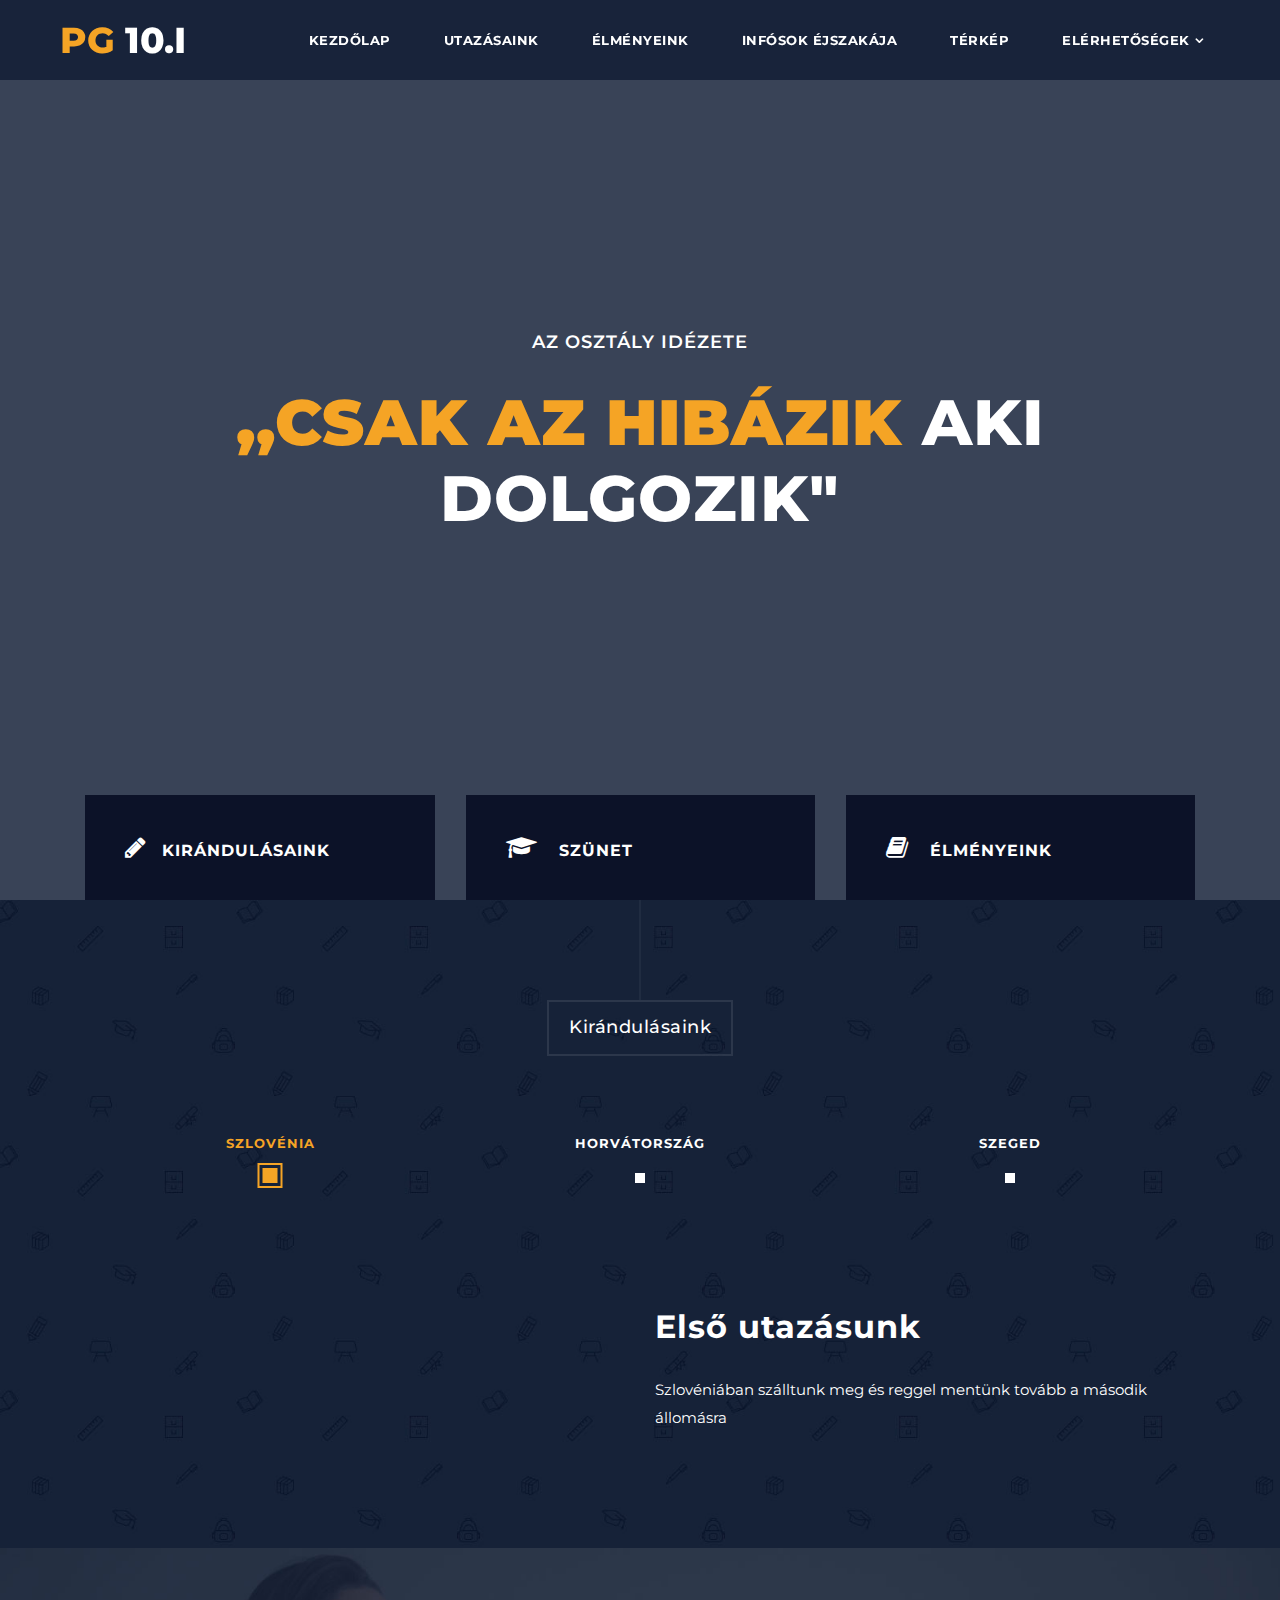
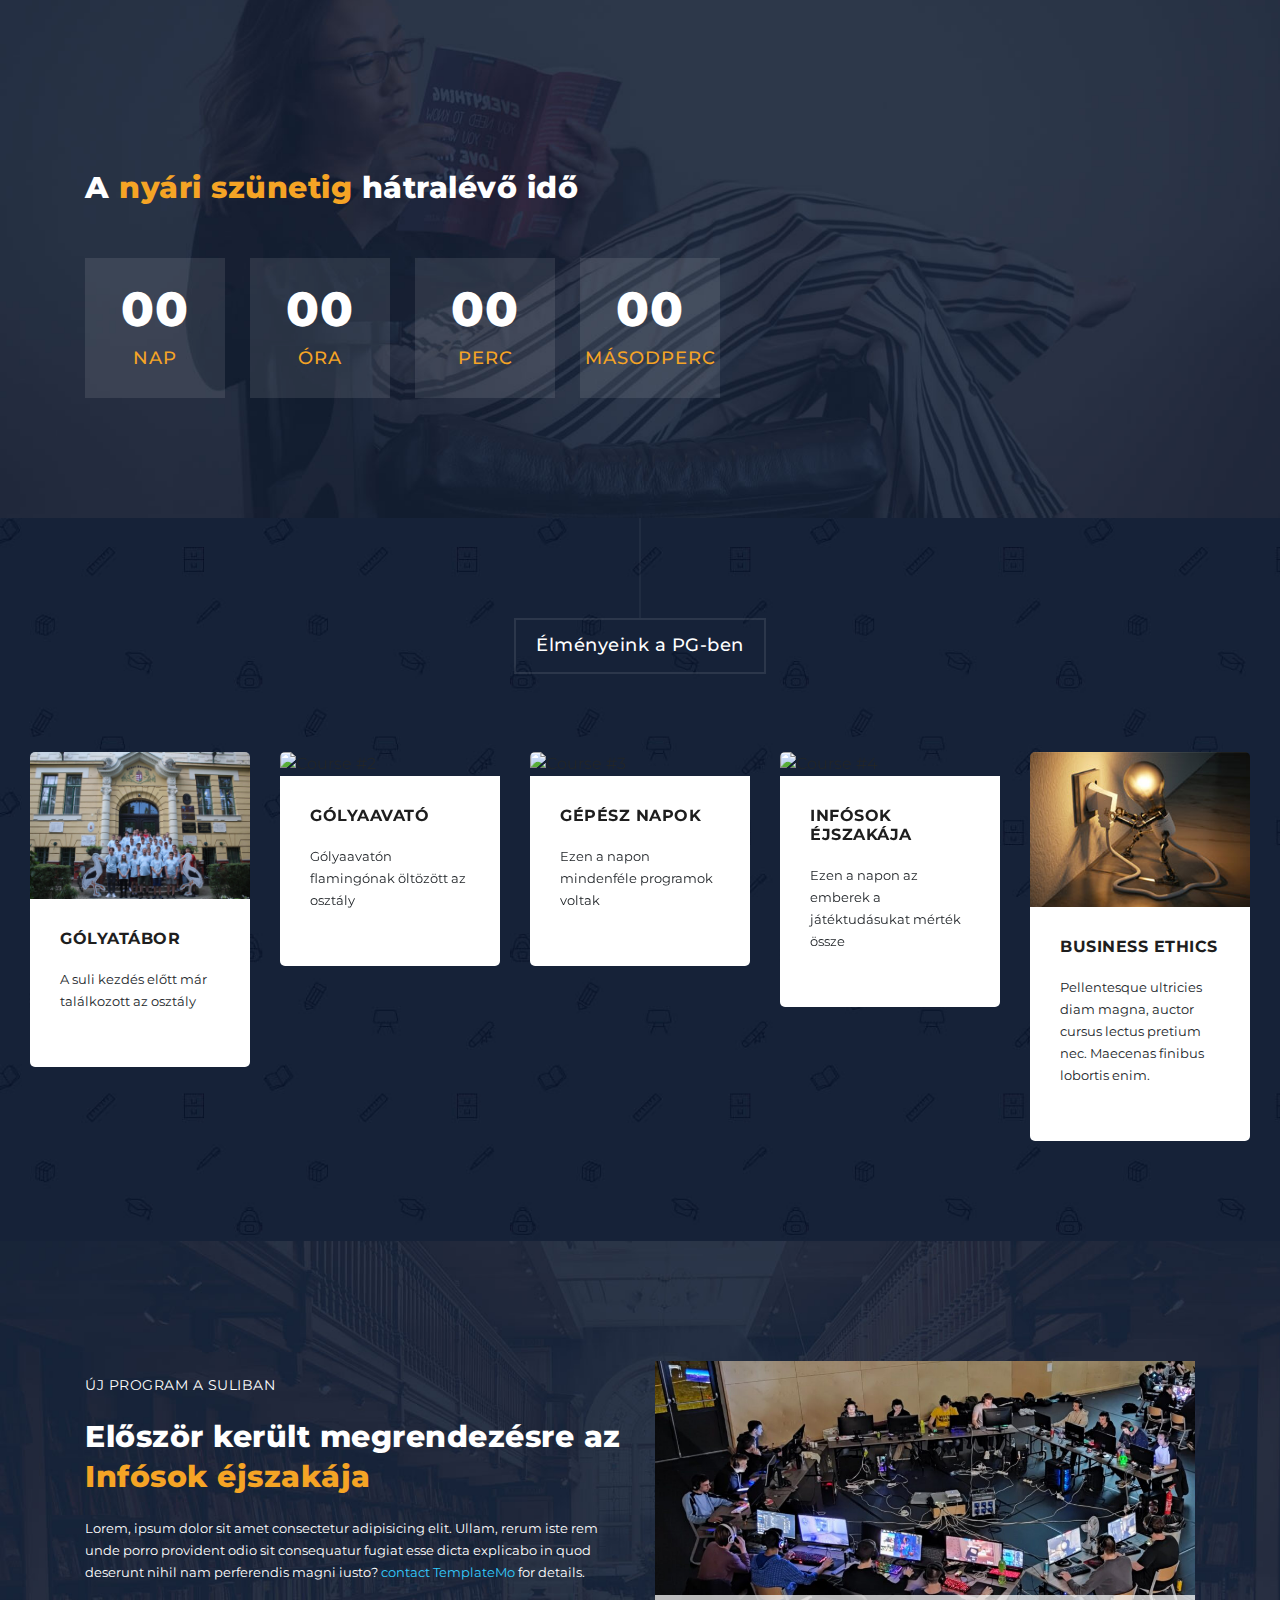
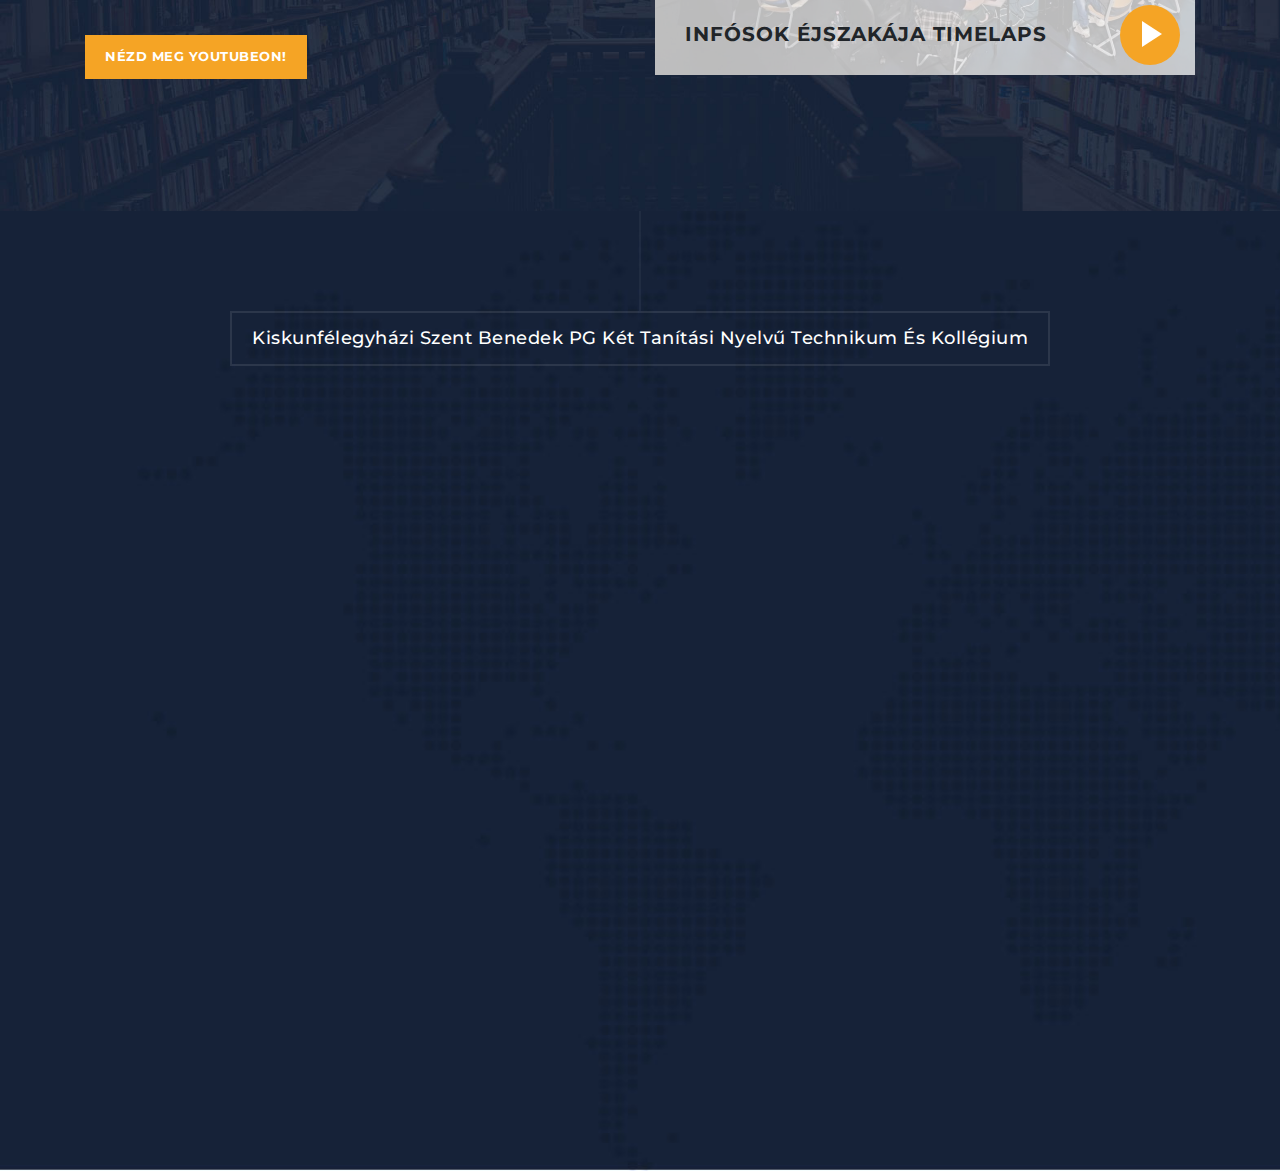
==== commit 1fa01660: "4ora" ====
--- a/PSGOgli7 Projekt munka/index.html
+++ b/PSGOgli7 Projekt munka/index.html
@@ -130,33 +130,33 @@
               <article id='tabs-1'>
                 <div class="row">
                   <div class="col-md-6">
-                    <img src="assets/images/choose-us-image-01.png" alt="">
+                    <img src="assets/images/Szlovén.jpg" alt="">
                   </div>
                   <div class="col-md-6">
                     <h4> Első utazásunk </h4>
-                    <p> Lorem ipsum dolor sit amet, consectetur adipisicing elit. Eum, esse cum beatae quidem iste ullam omnis aspernatur id nemo labore cupiditate dolor explicabo sunt ex, nulla excepturi voluptate quos provident. <a href="https://paypal.me/templatemo" target="_parent" rel="sponsored">a little donation</a> to TemplateMo. Please tell your friends about us. Thank you.</p>
+                    <p>Szlovéniában szálltunk meg és reggel mentünk tovább a második állomásra</p>
                   </div>
                 </div>
               </article>
               <article id='tabs-2'>
                 <div class="row">
                   <div class="col-md-6">
-                    <img src="assets/images/choose-us-image-02.png" alt="">
+                    <img src="assets/images/Horvát.jpg" alt="">
                   </div>
                   <div class="col-md-6">
                     <h4> Második állomásunk </h4>
-                    <p> Lorem ipsum dolor sit, amet consectetur adipisicing elit. Enim officiis natus quo eum vero impedit ut dolores tenetur! Non, delectus autem nulla reprehenderit aspernatur reiciendis amet distinctio id et voluptas! </p>
+                    <p>Az osztály nagy része ellátogatott Horvátországba ahol megnéztünk pár érdekességet</p>
                   </div>
                 </div>
               </article>
               <article id='tabs-3'>
                 <div class="row">
                   <div class="col-md-6">
-                    <img src="assets/images/choose-us-image-03.png" alt="">
+                    <img src="assets/images/szeged.jpg" alt="">
                   </div>
                   <div class="col-md-6">
                     <h4> Első osztálykirándulásunk </h4>
-                    <p> Lorem ipsum dolor sit amet, consectetur adipisicing elit. Commodi ducimus, vel nemo sit veritatis illo animi ex culpa magni obcaecati soluta iure nobis, perferendis nulla fugit temporibus velit? Vero, numquam? <a rel="nofollow" href="https://templatemo.com/contact" target="_parent">contact TemplateMo</a> now.</p>
+                    <p>Ez volt az osztálynak az első közös kirándulása</p>
                   </div>
                 </div>
               </article>
@@ -178,22 +178,22 @@
 
                 <div class="days">
                   <div class="value">00</div>
-                  <span>Days</span>
+                  <span>Nap</span>
                 </div>
 
                 <div class="hours">
                   <div class="value">00</div>
-                  <span>Hours</span>
+                  <span>Óra</span>
                 </div>
 
                 <div class="minutes">
                   <div class="value">00</div>
-                  <span>Minutes</span>
+                  <span>Perc</span>
                 </div>
 
                 <div class="seconds">
                   <div class="value">00</div>
-                  <span>Seconds</span>
+                  <span>Másodperc</span>
                 </div>
 
               </div>
@@ -215,31 +215,31 @@
         </div>
         <div class="owl-carousel owl-theme">
           <div class="item">
-            <img src="assets/images/courses-01.jpg" alt="Course #1">
+            <img src="assets/images/osztalykep.jpg" alt="Course #1">
             <div class="down-content">
               <h4> Gólyatábor </h4>
-              <p> A suli kezdés előtt már találkozott az osztály </p>
-            </div>
-          </div>
-          <div class="item">
-            <img src="assets/images/courses-02.jpg" alt="Course #2">
-            <div class="down-content">
-              <h4>Business World</h4>
-              <p>Quisque cursus augue ut velit dictum, quis volutpat enim blandit. Maecenas a lectus ac ipsum porta.</p>
-            </div>
-          </div>
-          <div class="item">
-            <img src="assets/images/courses-03.jpg" alt="Course #3">
-            <div class="down-content">
-              <h4>Media Technology</h4>
-              <p>Pellentesque ultricies diam magna, auctor cursus lectus pretium nec. Maecenas finibus lobortis enim.</p>
-            </div>
-          </div>
-          <div class="item">
-            <img src="assets/images/courses-04.jpg" alt="Course #4">
-            <div class="down-content">
-              <h4>Communications</h4>
-              <p>Download free images and videos for your websites by visiting Unsplash, Pixabay, and Pexels.</p>
+              <p> A suli kezdés előtt már találkozott az osztály</p>
+            </div>
+          </div>
+          <div class="item">
+            <img src="assets/images/gólyaavatoű.jpg" alt="Course #2">
+            <div class="down-content">
+              <h4>Gólyaavató</h4>
+              <p>Gólyaavatón flamingónak öltözött az osztály</p>
+            </div>
+          </div>
+          <div class="item">
+            <img src="assets/images/gpesz.jpg" alt="Course #3">
+            <div class="down-content">
+              <h4>Gépész napok</h4>
+              <p>Ezen a napon mindenféle programok voltak</p>
+            </div>
+          </div>
+          <div class="item">
+            <img src="assets/images/infosok.jpg" alt="Course #4">
+            <div class="down-content">
+              <h4>Infósok éjszakája</h4>
+              <p>Ezen a napon az emberek a játéktudásukat mérték össze</p>
             </div>
           </div>
           <div class="item">
@@ -247,50 +247,6 @@
             <div class="down-content">
               <h4>Business Ethics</h4>
               <p>Pellentesque ultricies diam magna, auctor cursus lectus pretium nec. Maecenas finibus lobortis enim.</p>
-            </div>
-          </div>
-          <div class="item">
-            <img src="assets/images/courses-01.jpg" alt="">
-            <div class="down-content">
-              <h4>Photography</h4>
-              <p>Quisque cursus augue ut velit dictum, quis volutpat enim blandit. Maecenas a lectus ac ipsum porta.</p>
-            </div>
-          </div>
-          <div class="item">
-            <img src="assets/images/courses-02.jpg" alt="">
-            <div class="down-content">
-              <h4>Web Development</h4>
-              <p>Pellentesque ultricies diam magna, auctor cursus lectus pretium nec. Maecenas finibus lobortis enim.</p>
-            </div>
-          </div>
-          <div class="item">
-            <img src="assets/images/courses-03.jpg" alt="">
-            <div class="down-content">
-              <h4>Learn HTML CSS</h4>
-              <p>You can get free images and videos for your websites by visiting Unsplash, Pixabay, and Pexels.</p>
-            </div>
-          </div>
-          <div class="item">
-            <img src="assets/images/courses-04.jpg" alt="">
-            <div class="down-content">
-              <h4>Social Media</h4>
-              <p>Pellentesque ultricies diam magna, auctor cursus lectus pretium nec. Maecenas finibus lobortis enim.</p>
-            </div>
-          </div>
-          <div class="item">
-            <img src="assets/images/courses-05.jpg" alt="">
-            <div class="down-content">
-              <h4>Digital Arts</h4>
-              <p>Quisque cursus augue ut velit dictum, quis volutpat enim blandit. Maecenas a lectus ac ipsum porta.</p>
-            </div>
-          </div>
-          <div class="item">
-            <img src="assets/images/courses-01.jpg" alt="">
-            <div class="down-content">
-              <h4>Media Streaming</h4>
-              <p>Pellentesque ultricies diam magna, auctor cursus lectus pretium nec. Maecenas finibus lobortis enim.</p>
-            </div>
-          </div>
         </div>
       </div>
     </div>
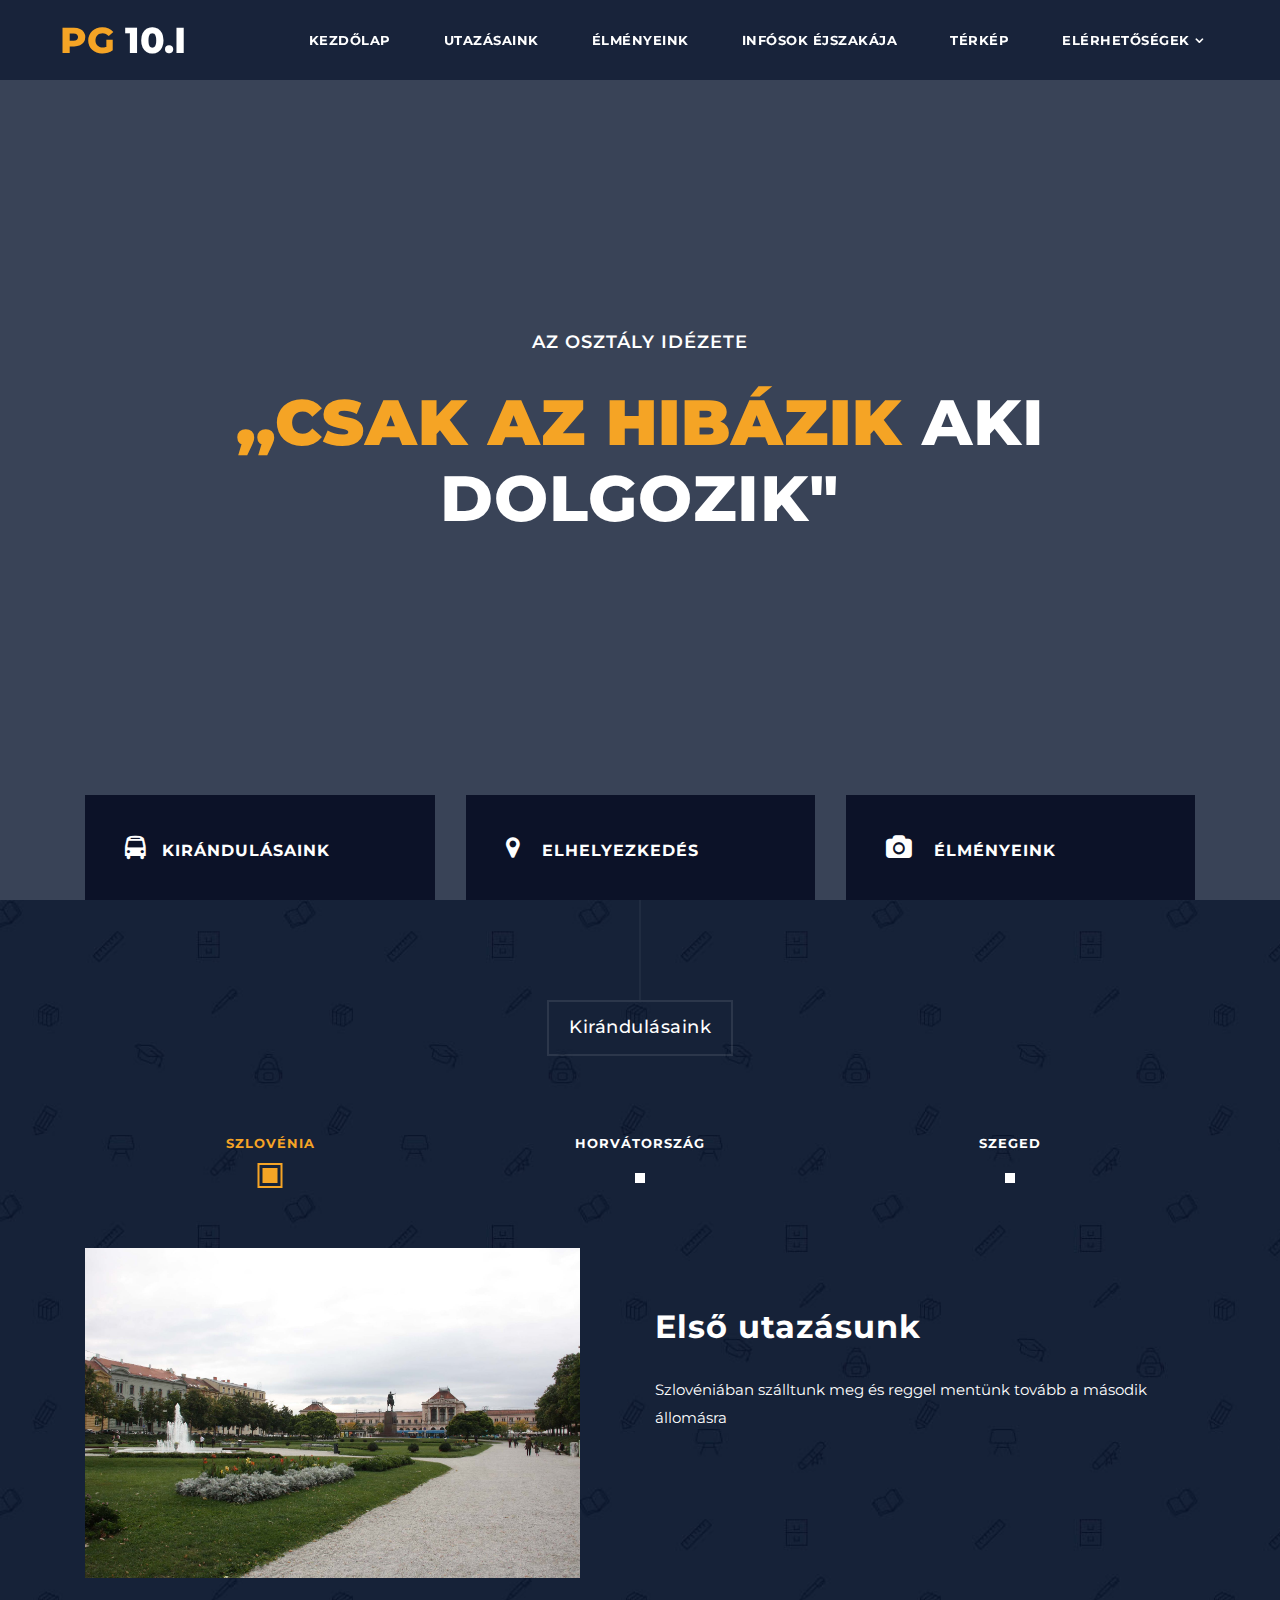
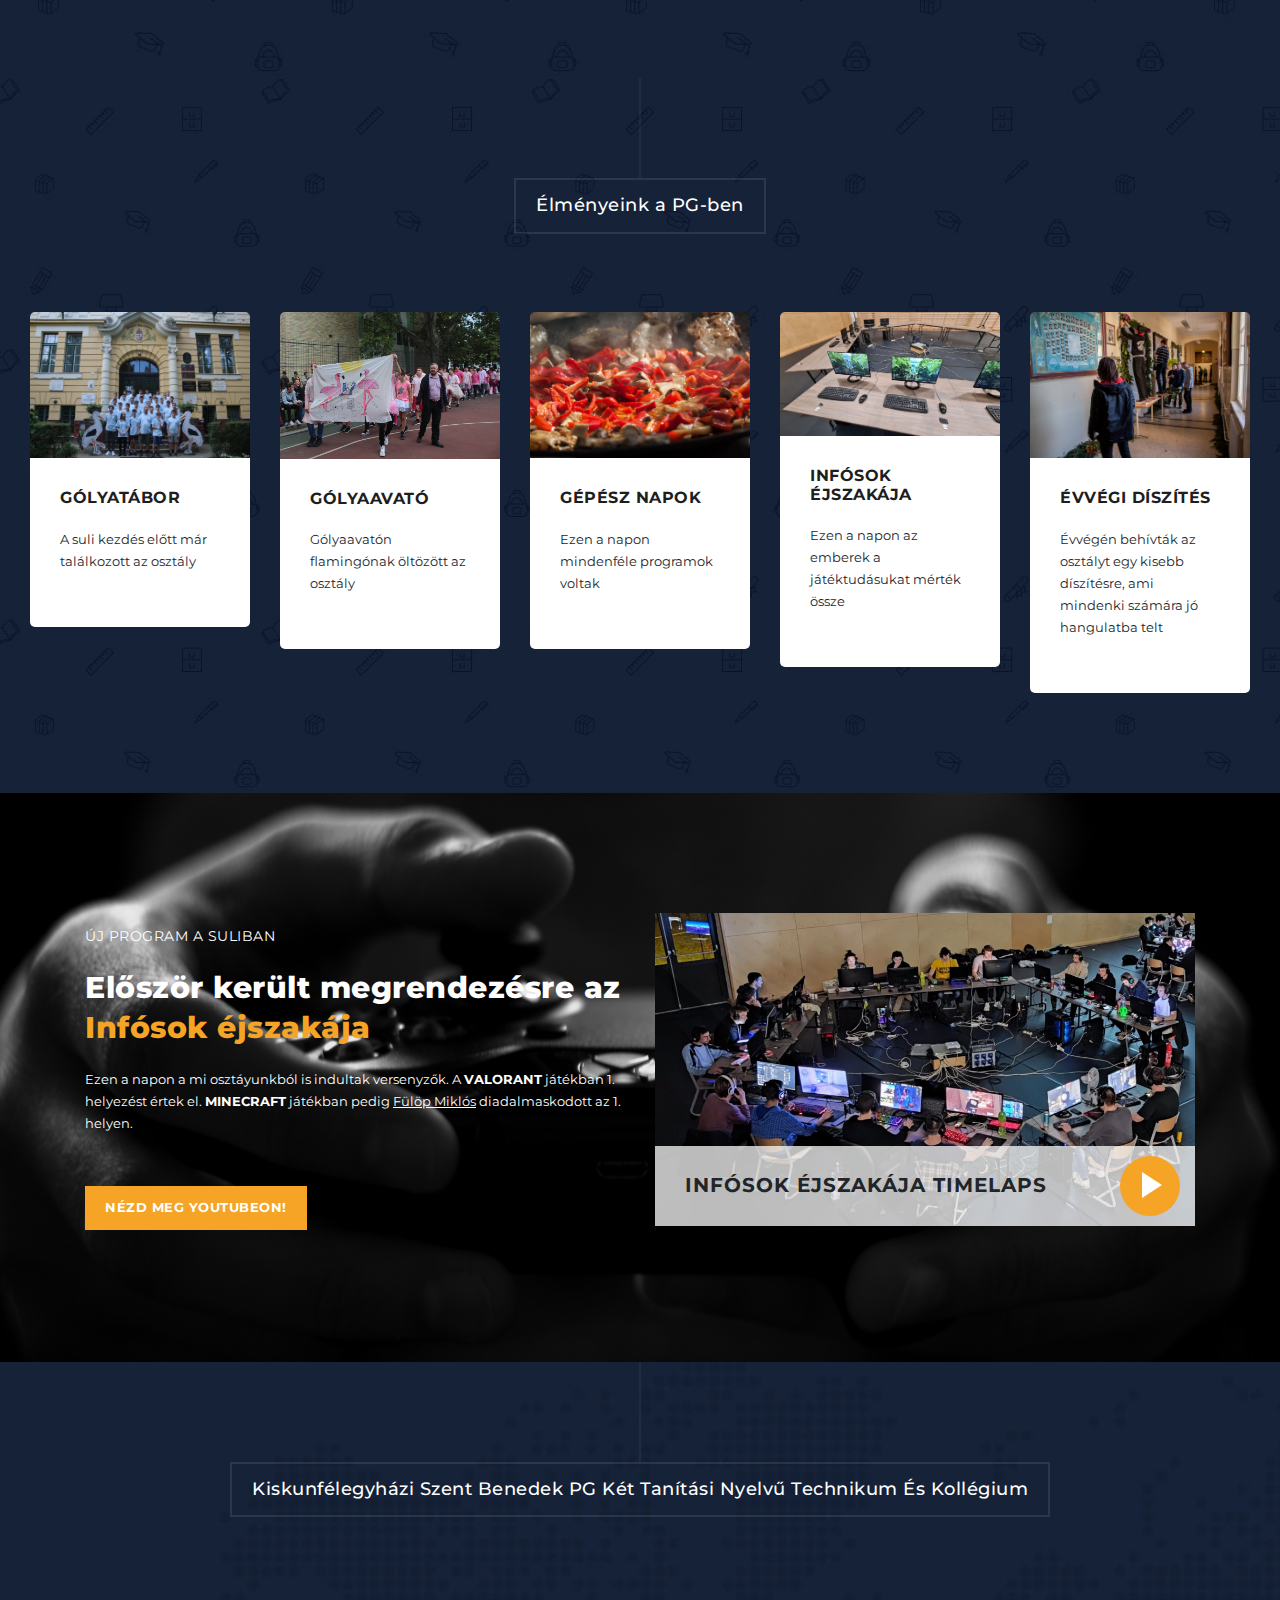
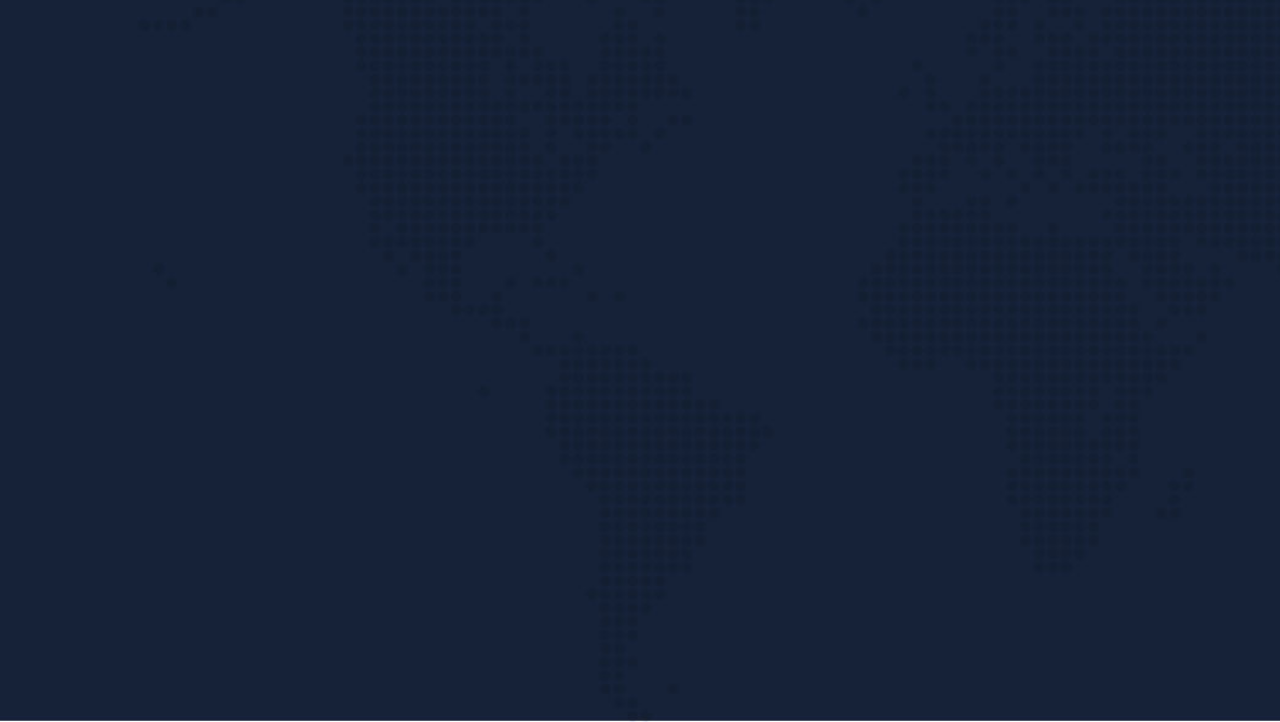
==== commit 5808b6d5: "kész" ====
--- a/PSGOgli7 Projekt munka/index.html
+++ b/PSGOgli7 Projekt munka/index.html
@@ -39,7 +39,7 @@
 
         <li class="has-submenu"><a href="#section2">Elérhetőségek</a>
           <ul class="sub-menu">
-            <li><a href="https://www.facebook.com/people/Kiskunf%C3%A9legyh%C3%A1zi-Szent-Benedek-PG-K%C3%A9t-Tan%C3%ADt%C3%A1si-Nyelv%C5%B1-Technikum-%C3%A9s-Koll/100032786691974/" target="_blank" rel="sponsored" class="external">Facebook</a></li>
+            <li><a href="https://www.facebook.com/people/Kiskunf%C3%A9legyh%C3%A1zi-Szent-Benedek-PG-K%C3%A9t-Tan%C3%ADt%C3%A1si-Nyelv%C5%B1-Technikum-%C3%A9s-Koll/100032786691974/" target="_blank" rel="sponsored" class="external"> Facebook</a></li>
             <li><a href="https://www.instagram.com/pg_kiskunfelegyhaza/" target="_blank" rel="sponsored" class="external">Instagram</a></li>
             <li><a href="https://www.youtube.com/channel/UCsHOTZXcaLiIPJ_sXhJW0zA" target="_blank" rel="sponsored" class="external">YouTube</a></li>
             <li><a href="https://szbi-pg.hu/index.php/hu/" target="_blank" rel="sponsored" class="external">A suli oldala</a></li>
@@ -49,9 +49,10 @@
     </nav>
   </header>
 
+
   <section class="section main-banner" id="top" data-section="section1">
       <video autoplay muted loop id="bg-video">
-          <source src="assets/images/course-video.mp4" type="video/mp4" />
+          <source src="assets/images/informatika-video.mp4" type="video/mp4" />
       </video>
 
       <div class="video-overlay header-text">
@@ -70,7 +71,7 @@
           <div class="features-post">
             <div class="features-content">
               <div class="content-show">
-                <h4><i class="fa fa-pencil"></i>Kirándulásaink</h4>
+                <h4><i class="fa fa-bus"></i>Kirándulásaink</h4>
               </div>
               <div class="content-hide">
                 <p>Ezeken a helyeken járt az osztály eddig</p>
@@ -83,12 +84,12 @@
           <div class="features-post second-features">
             <div class="features-content">
               <div class="content-show">
-                <h4><i class="fa fa-graduation-cap"></i> Szünet </h4>
+                <h4><i class="fa fa-map-marker"></i> Elhelyezkedés </h4>
               </div>
               <div class="content-hide">
-                <p> Visszaszámláló a szünetig </p>
+                <p> Az iskola pontos elhelyezkedése </p>
                 <p class="hidden-sm">Curabitur id eros vehicula, tincidunt libero eu, lobortis mi. In mollis eros a posuere imperdiet.</p>
-                <div class="scroll-to-section"><a href="#section3"> Részletek </a></div>
+                <div class="scroll-to-section"><a href="#section6"> Részletek </a></div>
             </div>
             </div>
           </div>
@@ -97,7 +98,7 @@
           <div class="features-post third-features">
             <div class="features-content">
               <div class="content-show">
-                <h4><i class="fa fa-book"></i> Élményeink </h4>
+                <h4><i class="fa fa-camera"></i> Élményeink </h4>
               </div>
               <div class="content-hide">
                 <p> Eddig szerzett élményeink a suliban </p>
@@ -167,44 +168,6 @@
     </div>
   </section>
 
-  <section class="section coming-soon" data-section="section3">
-    <div class="container">
-      <div class="row">
-        <div class="col-md-7 col-xs-12">
-          <div class="continer centerIt">
-            <div>
-              <h4> A <em> nyári szünetig </em> hátralévő idő </h4>
-              <div class="counter">
-
-                <div class="days">
-                  <div class="value">00</div>
-                  <span>Nap</span>
-                </div>
-
-                <div class="hours">
-                  <div class="value">00</div>
-                  <span>Óra</span>
-                </div>
-
-                <div class="minutes">
-                  <div class="value">00</div>
-                  <span>Perc</span>
-                </div>
-
-                <div class="seconds">
-                  <div class="value">00</div>
-                  <span>Másodperc</span>
-                </div>
-
-              </div>
-            </div>
-          </div>
-        </div>                
-        </div>
-      </div>
-    </div>
-  </section>
-
   <section class="section courses" data-section="section4">
     <div class="container-fluid">
       <div class="row">
@@ -243,10 +206,10 @@
             </div>
           </div>
           <div class="item">
-            <img src="assets/images/courses-05.jpg" alt="">
-            <div class="down-content">
-              <h4>Business Ethics</h4>
-              <p>Pellentesque ultricies diam magna, auctor cursus lectus pretium nec. Maecenas finibus lobortis enim.</p>
+            <img src="assets/images/díszítés.jpg" alt="">
+            <div class="down-content">
+              <h4>Évvégi díszítés</h4>
+              <p>Évvégén behívták az osztályt egy kisebb díszítésre, ami mindenki számára jó hangulatba telt</p>
         </div>
       </div>
     </div>
@@ -260,9 +223,9 @@
           <div class="left-content">
             <span>Új program a suliban</span>
             <h4> Először került megrendezésre az <em> Infósok éjszakája </em></h4>
-            <p> Lorem, ipsum dolor sit amet consectetur adipisicing elit. Ullam, rerum iste rem unde porro provident odio sit consequatur fugiat esse dicta explicabo in quod deserunt nihil nam perferendis magni iusto? <a rel="nofollow" href="https://templatemo.com/contact" target="_parent">contact TemplateMo</a> for details.
+            <p> Ezen a napon a mi osztáyunkból is indultak versenyzők. A <b>VALORANT</b> játékban 1. helyezést értek el. <b>MINECRAFT</b> játékban pedig <u>Fülöp Miklós</u> diadalmaskodott az 1. helyen.
             <br><br>
-            <div class="main-button"><a rel="nofollow" href="https://www.youtube.com/watch?v=FFIyP0TOz_U" target="_parent">Nézd meg YouTubeon!</a></div>
+            <div class="main-button"><a rel="nofollow" href="https://www.youtube.com/watch?v=FFIyP0TOz_U" target="_blank">Nézd meg YouTubeon!</a></div>
           </div>
         </div>
         <div class="col-md-6">
@@ -271,7 +234,7 @@
               <h4>Infósok éjszakája timelaps</h4>
             </div>
             <figure>
-              <a href="https://www.youtube.com/watch?v=FFIyP0TOz_U" class="play"><img src="Infósok éjszakája indexkép.jpg"></a>
+              <a href="https://www.youtube.com/watch?v=FFIyP0TOz_U" target="_blank"><img src="assets/images/Infósok éjszakája indexkép.jpg"></a>
             </figure>
           </article>
         </div>
@@ -289,7 +252,7 @@
         </div>
         <div class="col-md-12">
           <div id="map">
-            <iframe src="https://www.google.com/maps/embed?pb=!1m18!1m12!1m3!1d2735.849678820362!2d19.837159515797957!3d46.708700257561716!2m3!1f0!2f0!3f0!3m2!1i1024!2i768!4f13.1!3m3!1m2!1s0x4743ebbc735ee1d5%3A0xd9ad7774323565eb!2zS2lza3VuZsOpbGVneWjDoXppIFN6ZW50IEJlbmVkZWsgUEcgS8OpdCBUYW7DrXTDoXNpIE55ZWx2xbEgVGVjaG5pa3VtIMOpcyBLb2xsw6lnaXVt!5e0!3m2!1shu!2shu!4v1669796172764!5m2!1shu!2shu" width="100%" height="600px" frameborder="0" style="border:0" allowfullscreen></iframe>
+            <iframe src="https://www.google.com/maps/embed?pb=!1m18!1m12!1m3!1d2735.849678820362!2d19.837159515797957!3d46.708700257561716!2m3!1f0!2f0!3f0!3m2!1i1024!2i768!4f13.1!3m3!1m2!1s0x4743ebbc735ee1d5%3A0xd9ad7774323565eb!2zS2lza3VuZsOpbGVneWjDoXppIFN6ZW50IEJlbmVkZWsgUEcgS8OpdCBUYW7DrXTDoXNpIE55ZWx2xbEgVGVjaG5pa3VtIMOpcyBLb2xsw6lnaXVt!5e0!3m2!1shu!2shu!4v1669796172764!5m2!1shu!2shu" target="_blank" width="100%" height="600px" frameborder="0" style="border:0" allowfullscreen></iframe>
           </div>
         </div>
       </div>
--- a/PSGOgli7 Projekt munka/assets/css/templatemo-grad-school.css
+++ b/PSGOgli7 Projekt munka/assets/css/templatemo-grad-school.css
@@ -1,8 +1,19 @@
+/*
+    
+TemplateMo 557 Grad School
+
+https://templatemo.com/tm-557-grad-school
+
+*/
+
+
 @import url(fontawesome.css);
 @import url("<link href="https://fonts.googleapis.com/css?family=Montserrat:100,200,300,400,500,600,700,800,900" rel="stylesheet">");
 body {
     font-family: 'Montserrat', sans-serif;
 }
+
+/* Basic */
 
 a {
 	color: #3CF;
@@ -55,6 +66,7 @@
 }
 
 
+/* Buttons */
 
 .main-button a {
     background-color: #f5a425;
@@ -136,7 +148,7 @@
   }
 }
 
-
+/* Header */
 
 @media screen and (max-width: 1050px) {
   .main-header .logo {
@@ -275,7 +287,7 @@
 }
 
 
-
+/* Slider */
 
 .main-banner {
   position: relative;
@@ -364,7 +376,7 @@
 }
 
 
-
+/* Features */
 
 section.features .col-4 {
     padding-left: 0px;
@@ -475,6 +487,7 @@
 
 
 
+/* Why Choosing Us */
 
 section.why-us {
     background-image: url(../images/choosing-bg.jpg);
@@ -605,6 +618,7 @@
 }
 
 
+/* Coming Soon */
 
 section.coming-soon {
     background-image: url(../images/coming-soon-bg.jpg);
@@ -778,7 +792,7 @@
 
 
 
-
+/* Courses */
 
 section.courses {
     background-image: url(../images/choosing-bg.jpg);
@@ -868,10 +882,10 @@
 
 
 
-
+/* Video */
 
 section.video {
-    background-image: url(../images/video-bg.jpg);
+    background-image: url(../images/controllerhatter.jpeg);
     background-repeat: no-repeat;
     background-size: cover;
     background-color: #172238;
@@ -980,7 +994,7 @@
     letter-spacing: 1px;
 }
 
-
+/* Magnific Popup CSS */
 .mfp-bg {
   top: 0;
   left: 0;
@@ -1283,7 +1297,7 @@
   background: #000;
 }
 
-
+/* Main image in popup */
 img.mfp-img {
   width: auto;
   max-width: 100%;
@@ -1295,7 +1309,7 @@
   margin: 0 auto;
 }
 
-
+/* The shadow behind the image */
 .mfp-figure {
   line-height: 0;
 }
@@ -1352,7 +1366,9 @@
 }
 
 @media screen and (max-width: 800px) and (orientation: landscape), screen and (max-height: 300px) {
-
+  /**
+       * Remove all paddings around the image on small screen
+       */
   .mfp-img-mobile .mfp-image-holder {
     padding-left: 0;
     padding-right: 0;
@@ -1427,7 +1443,7 @@
 
 
 
-
+/* Contact */
 
 section.contact {
     background-image: url(../images/contact-bg.jpg);
@@ -1510,7 +1526,7 @@
     border: none;
 }
 
-
+/* Footer */
 
 footer {
     background-color: #152036;
